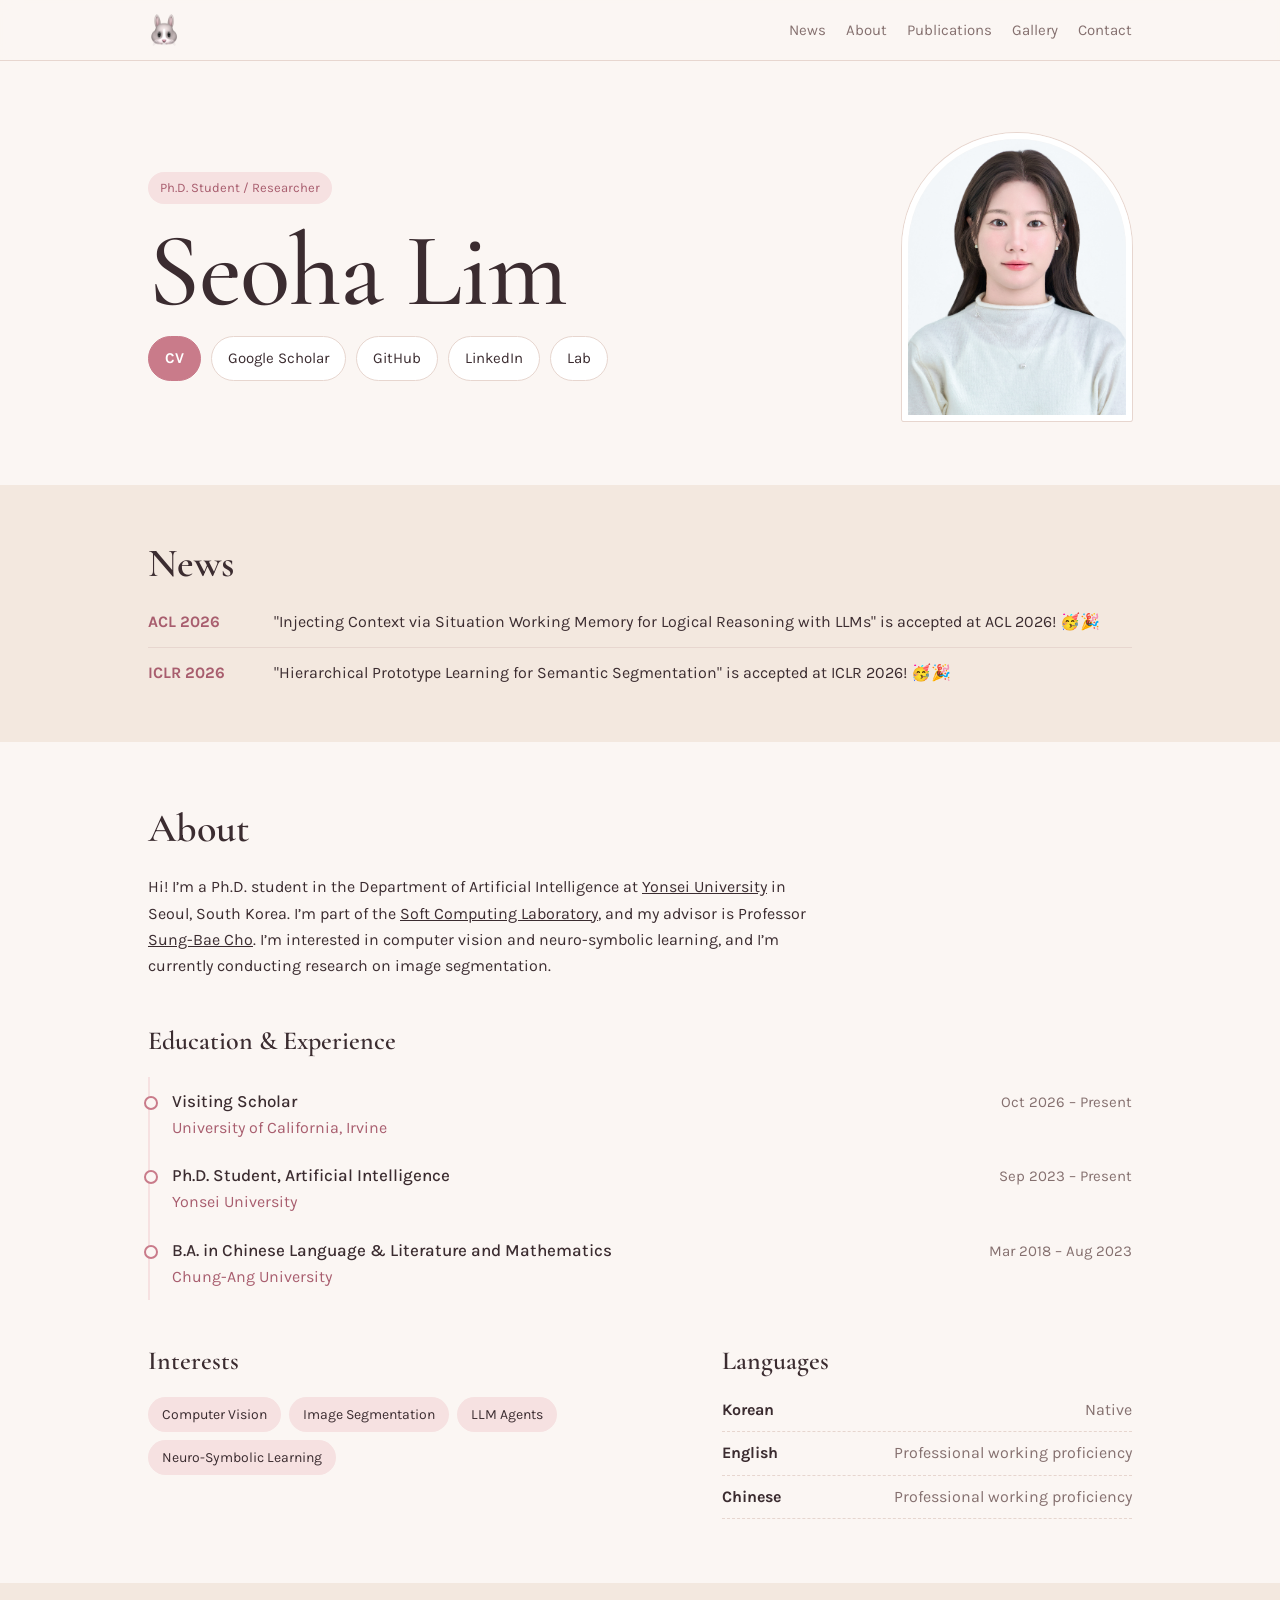
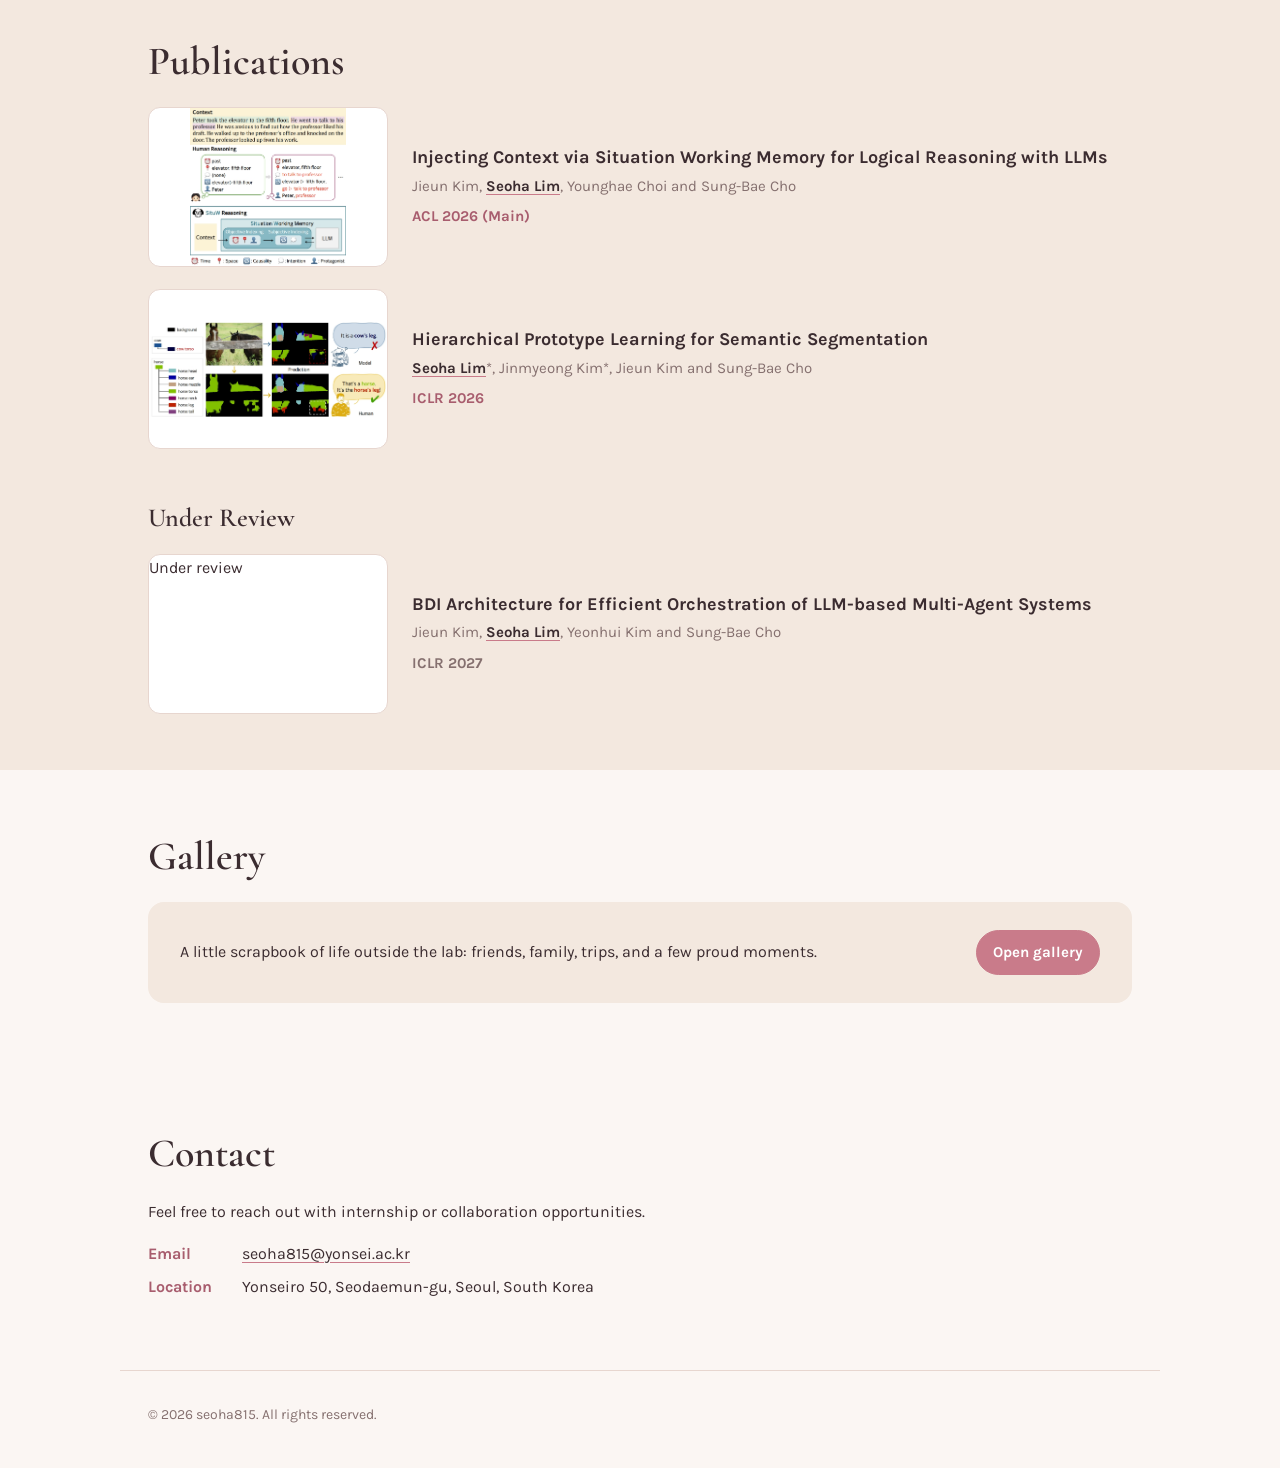
==== index.html @ a311810d "Update index.html with new content and links Removed subtitle and added links to university and lab." ====
<!doctype html>
<html lang="en">
<head>
  <meta charset="utf-8" />
  <meta name="viewport" content="width=device-width, initial-scale=1" />
  <title>Seoha Lim</title>
  <link rel="icon" href="assets/bunny.png" type="image/png">
  <link rel="preconnect" href="https://fonts.googleapis.com">
  <link rel="preconnect" href="https://fonts.gstatic.com" crossorigin>
  <link href="https://fonts.googleapis.com/css2?family=Cormorant+Garamond:wght@500;600&family=Karla:wght@400;500;700&display=swap" rel="stylesheet">
  <link rel="stylesheet" href="style.css" />
</head>

<body>
  <header class="top">
    <div class="container nav">
      <a class="brand" href="#">
        <img src="assets/bunny.png" alt="seoha815" class="brand-logo">
      </a>
      <nav class="menu">
        <a href="#news">News</a>
        <a href="#about">About</a>
        <a href="#works">Publications</a>
        <a href="#gallery">Gallery</a>
        <a href="#contact">Contact</a>
      </nav>
    </div>
  </header>

  <main>
    <!-- Hero -->
    <section class="hero container">
      <div class="hero-text">
        <p class="badge">Ph.D. Student / Researcher</p>
        <h1>Seoha Lim</h1>
        <div class="cta">
          <a class="btn primary" href="assets/CV_Seoha.pdf" target="_blank" rel="noopener">CV</a>
          <a class="btn" href="https://scholar.google.com/citations?user=-a-CrCkAAAAJ&hl=ko" target="_blank" rel="noopener">Google Scholar</a>
          <a class="btn" href="https://github.com/seoha815" target="_blank" rel="noopener">GitHub</a>
          <a class="btn" href="https://www.linkedin.com/in/seoha-lim-397191353/" target="_blank" rel="noopener">LinkedIn</a>
          <a class="btn" href="https://sclab.yonsei.ac.kr/" target="_blank" rel="noopener">Lab</a>
        </div>
      </div>

      <div class="hero-photo">
        <img class="avatar" src="assets/profile.jpg" alt="Profile photo of Seoha Lim" />
      </div>
    </section>

    <!-- News -->
    <section class="band">
      <div class="container">
        <h2 id="news">News</h2>
        <ul class="news-list">
          <li><span class="news">ACL 2026</span> "Injecting Context via Situation Working Memory for Logical Reasoning with LLMs" is accepted at ACL 2026! 🥳🎉</li>
          <li><span class="news">ICLR 2026</span> "Hierarchical Prototype Learning for Semantic Segmentation" is accepted at ICLR 2026! 🥳🎉</li>
        </ul>
      </div>
    </section>

    <!-- About -->
    <section class="section">
      <div class="container">
        <h2 id="about">About</h2>
        <p class="prose">
          Hi! I’m a Ph.D. student in the Department of Artificial Intelligence at <a class="text-link" href="https://www.yonsei.ac.kr/" target="_blank" rel="noopener">Yonsei University</a> in Seoul, South Korea.
          I’m part of the <a class="text-link" href="https://sclab.yonsei.ac.kr/" target="_blank" rel="noopener">Soft Computing Laboratory</a>, and my advisor is Professor <a class="text-link" href="https://scholar.google.com/citations?user=px5LGgMAAAAJ&amp;hl=ko" target="_blank" rel="noopener">Sung-Bae Cho</a>.
          I’m interested in computer vision and neuro-symbolic learning, and I’m currently conducting research on image segmentation.
        </p>

        <h3>Education &amp; Experience</h3>
        <ul class="edu">
          <li>
            <div>
              <div class="edu-school">Visiting Scholar</div>
              <div class="edu-desc">University of California, Irvine</div>
            </div>
            <div class="edu-date">Oct 2026 – Present</div>
          </li>

          <li>
            <div>
              <div class="edu-school">Ph.D. Student, Artificial Intelligence</div>
              <div class="edu-desc">Yonsei University</div>
            </div>
            <div class="edu-date">Sep 2023 – Present</div>
          </li>

          <li>
            <div>
              <div class="edu-school">B.A. in Chinese Language &amp; Literature and Mathematics</div>
              <div class="edu-desc">Chung-Ang University</div>
            </div>
            <div class="edu-date">Mar 2018 – Aug 2023</div>
          </li>
        </ul>

        <div class="two-col">
          <div>
            <h3 id="interests">Interests</h3>
            <div class="chips">
              <span>Computer Vision</span>
              <span>Image Segmentation</span>
              <span>LLM Agents</span>
              <span>Neuro-Symbolic Learning</span>
            </div>
          </div>

          <div>
            <h3 id="languages">Languages</h3>
            <dl class="langs">
              <div><dt>Korean</dt><dd>Native</dd></div>
              <div><dt>English</dt><dd>Professional working proficiency</dd></div>
              <div><dt>Chinese</dt><dd>Professional working proficiency</dd></div>
            </dl>
          </div>
        </div>
      </div>
    </section>

    <!-- Publications -->
    <section class="band">
      <div class="container">
        <h2 id="works">Publications</h2>

        <div class="works">
          <div class="work-row">
            <img class="work-thumb" src="assets/situw_fig.jpg" alt="SituW thumbnail" />
            <div class="work-text">
              <div class="paper-title">Injecting Context via Situation Working Memory for Logical Reasoning with LLMs</div>
              <div class="paper-authors">Jieun Kim, <span class="me">Seoha Lim</span>, Younghae Choi and Sung-Bae Cho</div>
              <div class="paper-accept">ACL 2026 (Main)</div>
            </div>
          </div>

          <div class="work-row">
            <a href="https://iclr.cc/virtual/2026/poster/10006745" target="_blank" rel="noopener" class="work-link-thumb">
              <img class="work-thumb" src="assets/hiposeg_fig.jpg" alt="HPSeg thumbnail" />
            </a>
            <div class="work-text">
              <a href="https://iclr.cc/virtual/2026/poster/10006745" target="_blank" rel="noopener" class="paper-title-link">
                <div class="paper-title">Hierarchical Prototype Learning for Semantic Segmentation</div>
              </a>
              <div class="paper-authors"><span class="me">Seoha Lim</span>*, Jinmyeong Kim*, Jieun Kim and Sung-Bae Cho</div>
              <div class="paper-accept">ICLR 2026</div>
            </div>
          </div>
        </div>

        <h3 class="sub-heading">Under Review</h3>
        <div class="works">
          <div class="work-row">
            <div class="work-thumb thumb-placeholder" aria-hidden="true">Under review</div>
            <div class="work-text">
              <div class="paper-title">BDI Architecture for Efficient Orchestration of LLM-based Multi-Agent Systems</div>
              <div class="paper-authors">Jieun Kim, <span class="me">Seoha Lim</span>, Yeonhui Kim and Sung-Bae Cho</div>
              <div class="paper-accept review">ICLR 2027</div>
            </div>
          </div>
        </div>
      </div>
    </section>

    <!-- Gallery (entry only — photos live on gallery.html) -->
    <section class="section">
      <div class="container">
        <h2 id="gallery">Gallery</h2>
        <div class="gallery-entry">
          <p class="prose">A little scrapbook of life outside the lab: friends, family, trips, and a few proud moments.</p>
          <a class="btn primary" href="gallery.html">Open gallery</a>
        </div>
      </div>
    </section>

    <!-- Contact -->
    <section class="section">
      <div class="container">
        <h2 id="contact">Contact</h2>
        <p class="prose">Feel free to reach out with internship or collaboration opportunities.</p>
        <div class="contact-card">
          <p><strong>Email</strong> <a href="mailto:seoha815@yonsei.ac.kr">seoha815@yonsei.ac.kr</a></p>
          <p><strong>Location</strong> Yonseiro 50, Seodaemun-gu, Seoul, South Korea</p>
        </div>
      </div>
    </section>

    <footer class="footer container">
      <p class="muted">© <span id="y"></span> seoha815. All rights reserved.</p>
    </footer>
  </main>

  <script>
    document.getElementById("y").textContent = new Date().getFullYear();
  </script>
</body>
</html>
---- style.css ----
/* =========================================================
   Blush paper theme — pale pink + sand beige
   ========================================================= */
:root{
  --paper:   #FBF6F3;  /* 배경: 분홍빛이 살짝 도는 종이색 */
  --sand:    #F3E8DF;  /* 띠 섹션(News, Publications) 배경 */
  --blush:   #F6E1E1;  /* 칩, 버튼 hover */
  --rose:    #C97B8A;  /* 포인트 색 (더스티 로즈) */
  --rose-dk: #A85D6E;  /* 포인트 hover / 강조 */
  --ink:     #3B2C30;  /* 본문 글자 (짙은 자두빛 갈색) */
  --muted:   #85706F;  /* 보조 글자 */
  --line:    #E7D6CF;  /* 구분선 */

  --serif: "Cormorant Garamond", "Times New Roman", serif;
  --sans:  "Karla", "Helvetica Neue", Arial, sans-serif;
}

*{ box-sizing: border-box; }
html{ scroll-behavior: smooth; }
html, body{ margin: 0; padding: 0; }

body{
  font-family: var(--sans);
  font-size: 16px;
  line-height: 1.65;
  background: var(--paper);
  color: var(--ink);
}

a{ color: inherit; }
a:focus-visible, button:focus-visible{
  outline: 2px solid var(--rose);
  outline-offset: 3px;
  border-radius: 6px;
}

.container{
  max-width: 1040px;
  margin: 0 auto;
  padding: 0 28px;
}

/* 고정 헤더에 섹션 제목이 가리지 않도록 */
h2[id], h3[id]{ scroll-margin-top: 84px; }

/* ---------- Top nav ---------- */
.top{
  position: sticky;
  top: 0;
  z-index: 10;
  background: rgba(251,246,243,.85);
  backdrop-filter: blur(10px);
  border-bottom: 1px solid var(--line);
}
.nav{
  display: flex;
  align-items: center;
  justify-content: space-between;
  gap: 16px;
  padding-top: 14px;
  padding-bottom: 14px;
}
.brand{ display: inline-flex; align-items: center; }
.brand-logo{ height: 32px; width: auto; display: block; }

.menu{ display: flex; flex-wrap: wrap; gap: 4px 20px; }
.menu a{
  text-decoration: none;
  color: var(--muted);
  font-size: 15px;
}
.menu a:hover{ color: var(--rose-dk); }

/* ---------- Hero ---------- */
.hero{
  display: grid;
  grid-template-columns: 1fr auto;
  align-items: center;
  gap: 40px;
  padding-top: 72px;
  padding-bottom: 64px;
}

.badge{
  display: inline-block;
  margin: 0;
  font-size: 13px;
  color: var(--rose-dk);
  background: var(--blush);
  padding: 5px 12px;
  border-radius: 999px;
}

h1{
  font-family: var(--serif);
  font-weight: 500;
  font-style: normal;
  font-size: clamp(56px, 9vw, 104px);
  line-height: .95;
  letter-spacing: -.01em;
  margin: 18px 0 16px;
}

.subtitle{
  margin: 0 0 28px;
  color: var(--muted);
  font-size: 18px;
  max-width: 46ch;
}

.cta{ display: flex; flex-wrap: wrap; gap: 10px; }

.btn{
  display: inline-flex;
  align-items: center;
  padding: 9px 16px;
  border: 1px solid var(--line);
  border-radius: 999px;
  background: #fff;
  color: var(--ink);
  text-decoration: none;
  font-size: 15px;
  transition: background .15s, border-color .15s;
}
.btn:hover{ background: var(--blush); border-color: var(--blush); }
.btn.primary{
  background: var(--rose);
  border-color: var(--rose);
  color: #fff;
  font-weight: 700;
}
.btn.primary:hover{ background: var(--rose-dk); border-color: var(--rose-dk); }

/* 프로필 사진: 아치형 프레임 */
.avatar{
  width: 230px;
  aspect-ratio: 4 / 5;
  object-fit: cover;
  display: block;
  border-radius: 999px 999px 18px 18px;
  border: 6px solid #fff;
  box-shadow: 0 0 0 1px var(--line);
}

/* ---------- Sections ---------- */
.section{ padding: 64px 0; }
.band{
  background: var(--sand);
  padding: 56px 0;
}

h2{
  font-family: var(--serif);
  font-weight: 600;
  font-size: 40px;
  line-height: 1.1;
  margin: 0 0 24px;
}
h3{
  font-family: var(--serif);
  font-weight: 600;
  font-size: 26px;
  margin: 40px 0 14px;
}
.sub-heading{ margin-top: 48px; }

.prose{ max-width: 68ch; margin: 0; }
.muted{ color: var(--muted); }

/* ---------- News ---------- */
.news-list{
  list-style: none;
  margin: 0;
  padding: 0;
  display: grid;
  gap: 12px;
}
.news-list li{
  display: grid;
  grid-template-columns: 110px 1fr;
  gap: 16px;
  padding-bottom: 12px;
  border-bottom: 1px solid var(--line);
}
.news-list li:last-child{ border-bottom: 0; padding-bottom: 0; }
.news{ font-weight: 700; color: var(--rose-dk); }

/* ---------- Education ---------- */
.edu{
  list-style: none;
  padding: 0;
  margin: 0;
  border-left: 2px solid var(--blush);
}
.edu li{
  position: relative;
  display: flex;
  justify-content: space-between;
  align-items: baseline;
  gap: 20px;
  padding: 10px 0 10px 22px;
}
.edu li::before{
  content: "";
  position: absolute;
  left: -6px;
  top: 19px;
  width: 10px;
  height: 10px;
  border-radius: 50%;
  background: var(--paper);
  border: 2px solid var(--rose);
}
.edu-school{ font-size: 17px; font-weight: 500; }
.edu-desc{ color: var(--rose-dk); }
.edu-date{ color: var(--muted); white-space: nowrap; font-size: 15px; }

/* ---------- Interests & Languages ---------- */
.two-col{
  display: grid;
  grid-template-columns: 1.3fr 1fr;
  gap: 40px;
}

.chips{ display: flex; flex-wrap: wrap; gap: 8px; }
.chips span{
  padding: 6px 14px;
  border-radius: 999px;
  background: var(--blush);
  font-size: 14px;
}

.langs{ margin: 0; display: grid; gap: 8px; }
.langs div{
  display: flex;
  justify-content: space-between;
  gap: 16px;
  padding-bottom: 8px;
  border-bottom: 1px dashed var(--line);
}
.langs dt{ font-weight: 700; }
.langs dd{ margin: 0; color: var(--muted); text-align: right; }

/* ---------- Publications ---------- */
.works{ display: grid; gap: 22px; }

.work-row{
  display: flex;
  gap: 24px;
  align-items: center;
}
.work-link-thumb{ display: block; flex-shrink: 0; }
.work-thumb{
  width: 240px;
  aspect-ratio: 3 / 2;
  object-fit: contain;
  background: #fff;
  border-radius: 12px;
  border: 1px solid var(--line);
  flex-shrink: 0;
  display: block;
}
.work-text{ min-width: 0; }

.paper-title{
  font-size: 18px;
  font-weight: 700;
  line-height: 1.35;
  margin-bottom: 4px;
}
.paper-title-link{ text-decoration: none; color: inherit; }
.paper-title-link:hover .paper-title{ color: var(--rose-dk); }

.paper-authors{ font-size: 15px; color: var(--muted); }
.me{ color: var(--ink); font-weight: 700; text-decoration: underline; text-decoration-color: var(--rose); text-underline-offset: 3px; }

.paper-accept{
  margin-top: 6px;
  font-size: 15px;
  font-weight: 700;
  color: var(--rose-dk);
}
.paper-accept.review{ color: var(--muted); }

.pill{
  display: inline-block;
  margin-left: 8px;
  padding: 1px 10px;
  border: 1px solid var(--rose);
  border-radius: 999px;
  font-size: 12px;
  font-weight: 500;
  color: var(--rose-dk);
  vertical-align: middle;
}

/* ---------- Gallery ---------- */
.gallery{
  display: grid;
  grid-template-columns: repeat(auto-fill, minmax(240px, 1fr));
  gap: 28px;
}
.photo{
  margin: 0;
  background: #fff;
  padding: 10px 10px 14px;
  border-radius: 6px;
  box-shadow: 0 1px 0 var(--line), 0 10px 24px -18px rgba(120,70,80,.45);
}
.photo-open{
  display: block;
  width: 100%;
  padding: 0;
  border: 0;
  background: none;
  cursor: zoom-in;
}
.photo img{
  width: 100%;
  aspect-ratio: 4 / 3;
  object-fit: cover;
  display: block;
  border-radius: 3px;
  background: var(--sand);
}
.photo figcaption{
  display: flex;
  justify-content: space-between;
  align-items: baseline;
  gap: 10px;
  margin-top: 10px;
  padding: 0 2px;
}
.photo-title{
  font-family: var(--serif);
  font-style: normal;
  font-size: 19px;
  line-height: 1.25;
}
.photo-meta{ font-size: 13px; color: var(--muted); white-space: nowrap; }

/* Lightbox */
.lightbox{
  border: 0;
  padding: 16px 16px 12px;
  border-radius: 10px;
  background: #fff;
  max-width: min(92vw, 1000px);
}
.lightbox::backdrop{ background: rgba(59,44,48,.7); }
.lightbox img{
  display: block;
  max-width: 100%;
  max-height: 78vh;
  margin: 0 auto;
  border-radius: 4px;
}
.lightbox p{
  margin: 10px 0 0;
  font-family: var(--serif);
  font-style: normal;
  font-size: 20px;
  text-align: center;
}
.lightbox-close{
  position: absolute;
  top: 4px;
  right: 8px;
  border: 0;
  background: none;
  font-size: 28px;
  line-height: 1;
  color: var(--muted);
  cursor: pointer;
}

/* ---------- Contact & footer ---------- */
.contact-card{ margin-top: 16px; }
.contact-card p{ margin: 6px 0; }
.contact-card strong{ display: inline-block; min-width: 90px; color: var(--rose-dk); }
.contact-card a{ text-decoration-color: var(--rose); text-underline-offset: 3px; }

.footer{
  border-top: 1px solid var(--line);
  padding-top: 18px;
  padding-bottom: 28px;
  font-size: 14px;
}

/* ---------- Responsive ---------- */
@media (max-width: 860px){
  .hero{
    grid-template-columns: 1fr;
    padding-top: 40px;
    padding-bottom: 40px;
  }
  .hero-photo{ order: -1; }
  .avatar{ width: 160px; }

  .two-col{ grid-template-columns: 1fr; gap: 0; }

  .work-row{ align-items: flex-start; gap: 14px; }
  .work-thumb{ width: 110px; }

  .news-list li{ grid-template-columns: 1fr; gap: 2px; }
  .edu li{ flex-direction: column; gap: 0; }

  h2{ font-size: 34px; }
  .section{ padding: 48px 0; }
  .band{ padding: 44px 0; }
}

@media (max-width: 520px){
  .container{ padding: 0 18px; }
  .menu{ gap: 2px 12px; }
  .menu a{ font-size: 14px; }
}

@media (prefers-reduced-motion: reduce){
  html{ scroll-behavior: auto; }
  .btn{ transition: none; }
}

/* ---------- Gallery entry (index) & gallery page ---------- */
.gallery-entry{
  display: flex;
  flex-wrap: wrap;
  align-items: center;
  justify-content: space-between;
  gap: 16px 32px;
  padding: 28px 32px;
  background: var(--sand);
  border-radius: 16px;
}
.gallery-entry .prose{ max-width: none; flex: 1 1 auto; }

.gallery-head{ padding-top: 48px; }
.gallery-title{ margin-top: 12px; }
.gallery-body{ padding-top: 8px; }

.back-link{
  color: var(--muted);
  text-decoration: none;
  font-size: 15px;
}
.back-link:hover{ color: var(--rose-dk); }

/* 사진 수가 많을 때 갤러리 페이지에서는 칸을 조금 더 촘촘하게 */
.gallery-body .gallery{
  grid-template-columns: repeat(auto-fill, minmax(220px, 1fr));
  gap: 24px;
}
.gallery-body .photo-title{ font-size: 18px; }

@media (max-width: 520px){
  .gallery-entry{ padding: 22px 20px; }
  .gallery-body .gallery{ grid-template-columns: 1fr 1fr; gap: 14px; }
  .gallery-body .photo{ padding: 6px 6px 10px; }
  .gallery-body .photo figcaption{ flex-direction: column; gap: 2px; }
  .gallery-body .photo-title{ font-size: 16px; }
}
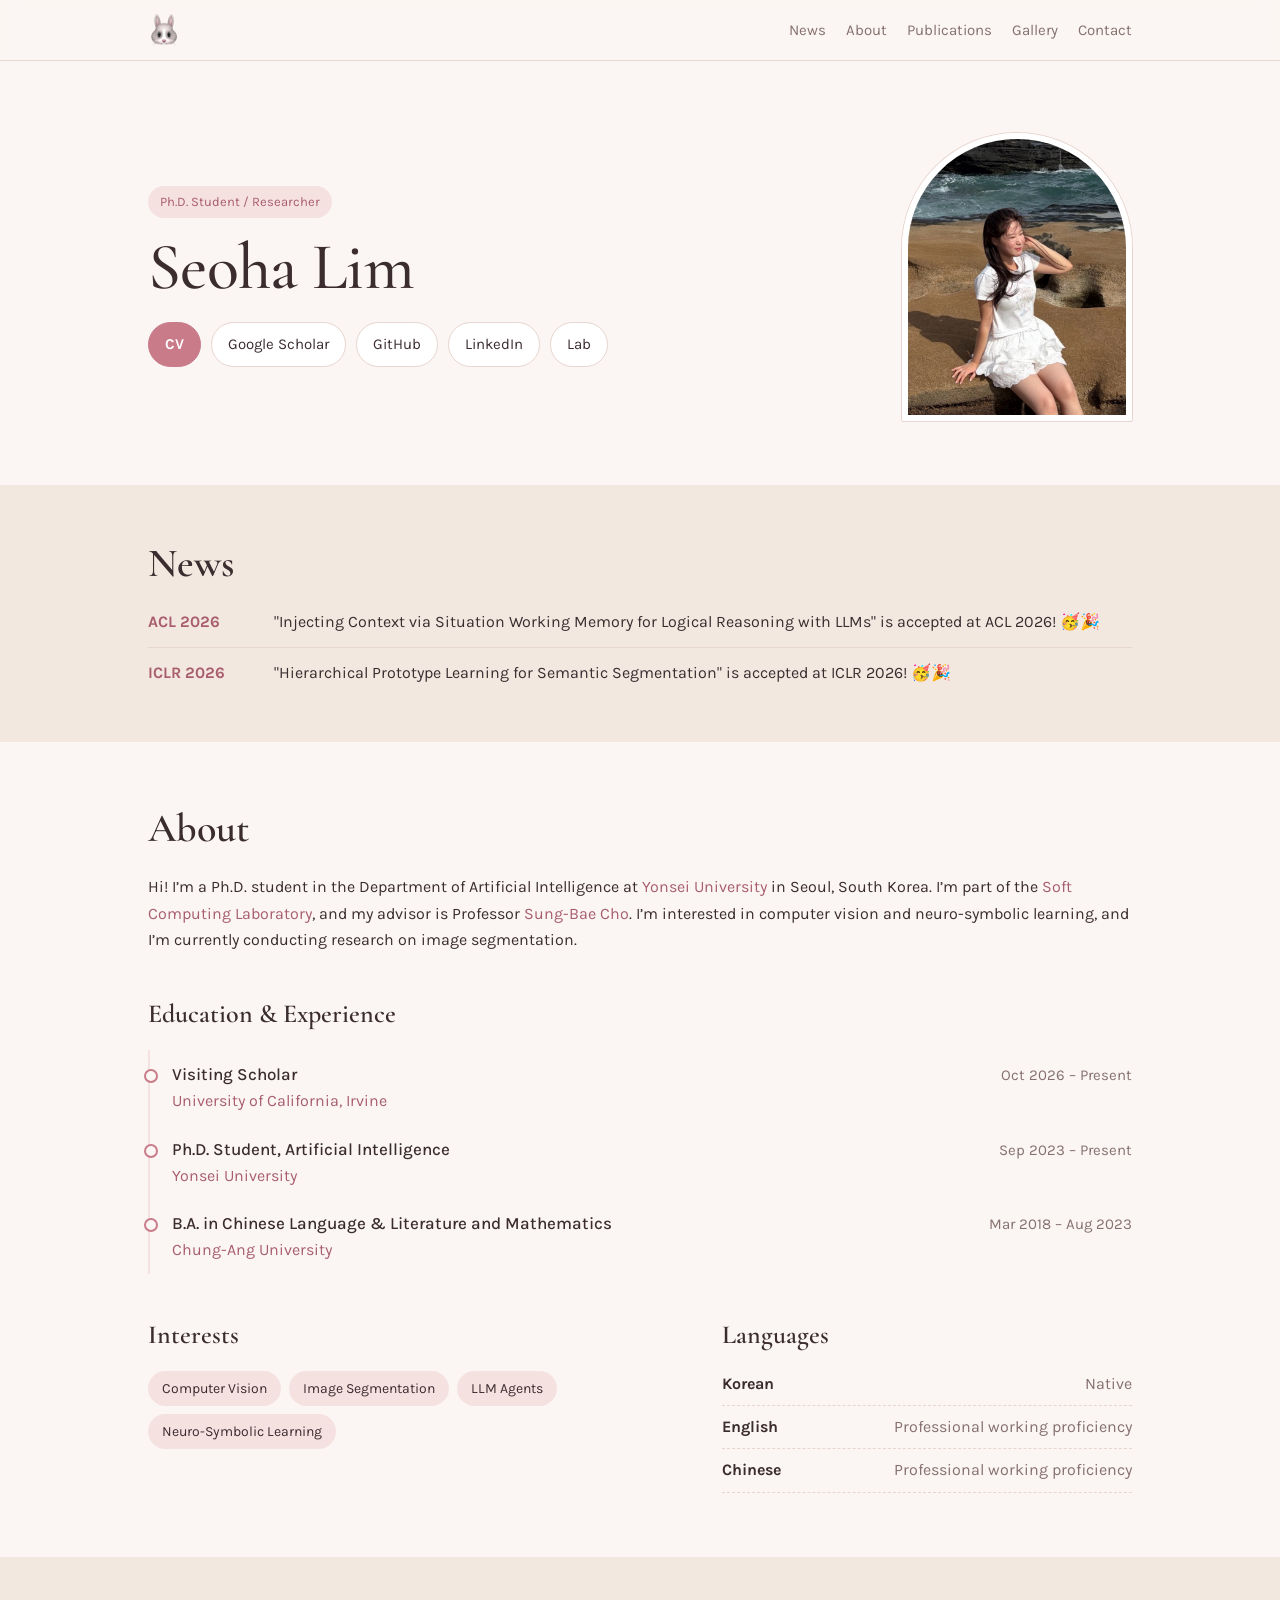
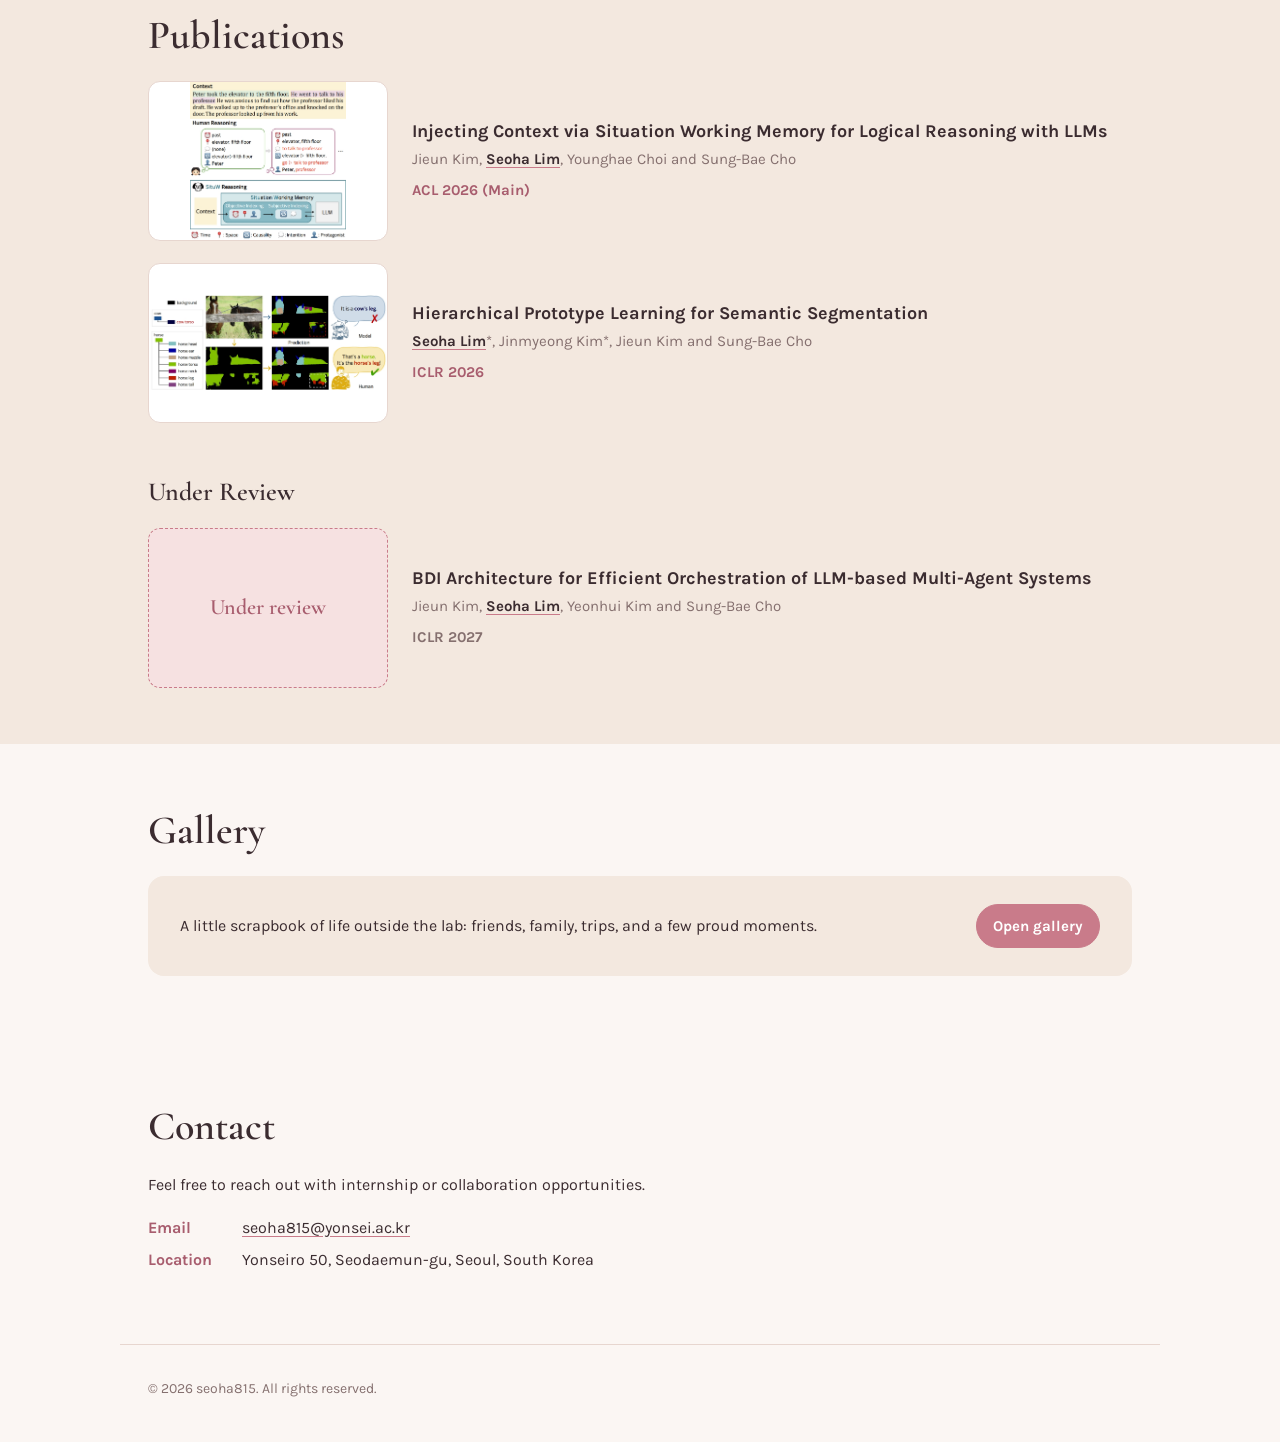
==== commit f4f8abfe: "Update profile image source in index.html" ====
--- a/index.html
+++ b/index.html
@@ -43,7 +43,7 @@
       </div>
 
       <div class="hero-photo">
-        <img class="avatar" src="assets/profile.jpg" alt="Profile photo of Seoha Lim" />
+        <img class="avatar" src="assets/profile2.jpeg" alt="Profile photo of Seoha Lim" />
       </div>
     </section>
 
--- a/style.css
+++ b/style.css
@@ -95,10 +95,10 @@
   font-family: var(--serif);
   font-weight: 500;
   font-style: normal;
-  font-size: clamp(56px, 9vw, 104px);
+  font-size: clamp(42px, 6vw, 66px);
   line-height: .95;
   letter-spacing: -.01em;
-  margin: 18px 0 16px;
+  margin: 18px 0 24px;
 }
 
 .subtitle{
@@ -164,7 +164,7 @@
 }
 .sub-heading{ margin-top: 48px; }
 
-.prose{ max-width: 68ch; margin: 0; }
+.prose{ max-width: none; margin: 0; }
 .muted{ color: var(--muted); }
 
 /* ---------- News ---------- */
@@ -317,7 +317,7 @@
 }
 .photo img{
   width: 100%;
-  aspect-ratio: 4 / 3;
+  aspect-ratio: 1 / 1;
   object-fit: cover;
   display: block;
   border-radius: 3px;
@@ -459,3 +459,31 @@
   .gallery-body .photo figcaption{ flex-direction: column; gap: 2px; }
   .gallery-body .photo-title{ font-size: 16px; }
 }
+
+/* ---------- About 링크 ---------- */
+.text-link{
+  color: var(--rose-dk);
+  text-decoration: none;
+}
+.text-link:hover{
+  text-decoration: underline;
+  text-underline-offset: 3px;
+}
+
+/* ---------- Under review 썸네일 자리 ---------- */
+.thumb-placeholder{
+  display: flex;
+  align-items: center;
+  justify-content: center;
+  text-align: center;
+  padding: 8px;
+  font-family: var(--serif);
+  font-weight: 600;
+  font-size: 22px;
+  color: var(--rose-dk);
+  background: var(--blush);
+  border: 1px dashed var(--rose);
+}
+@media (max-width: 860px){
+  .thumb-placeholder{ font-size: 15px; }
+}
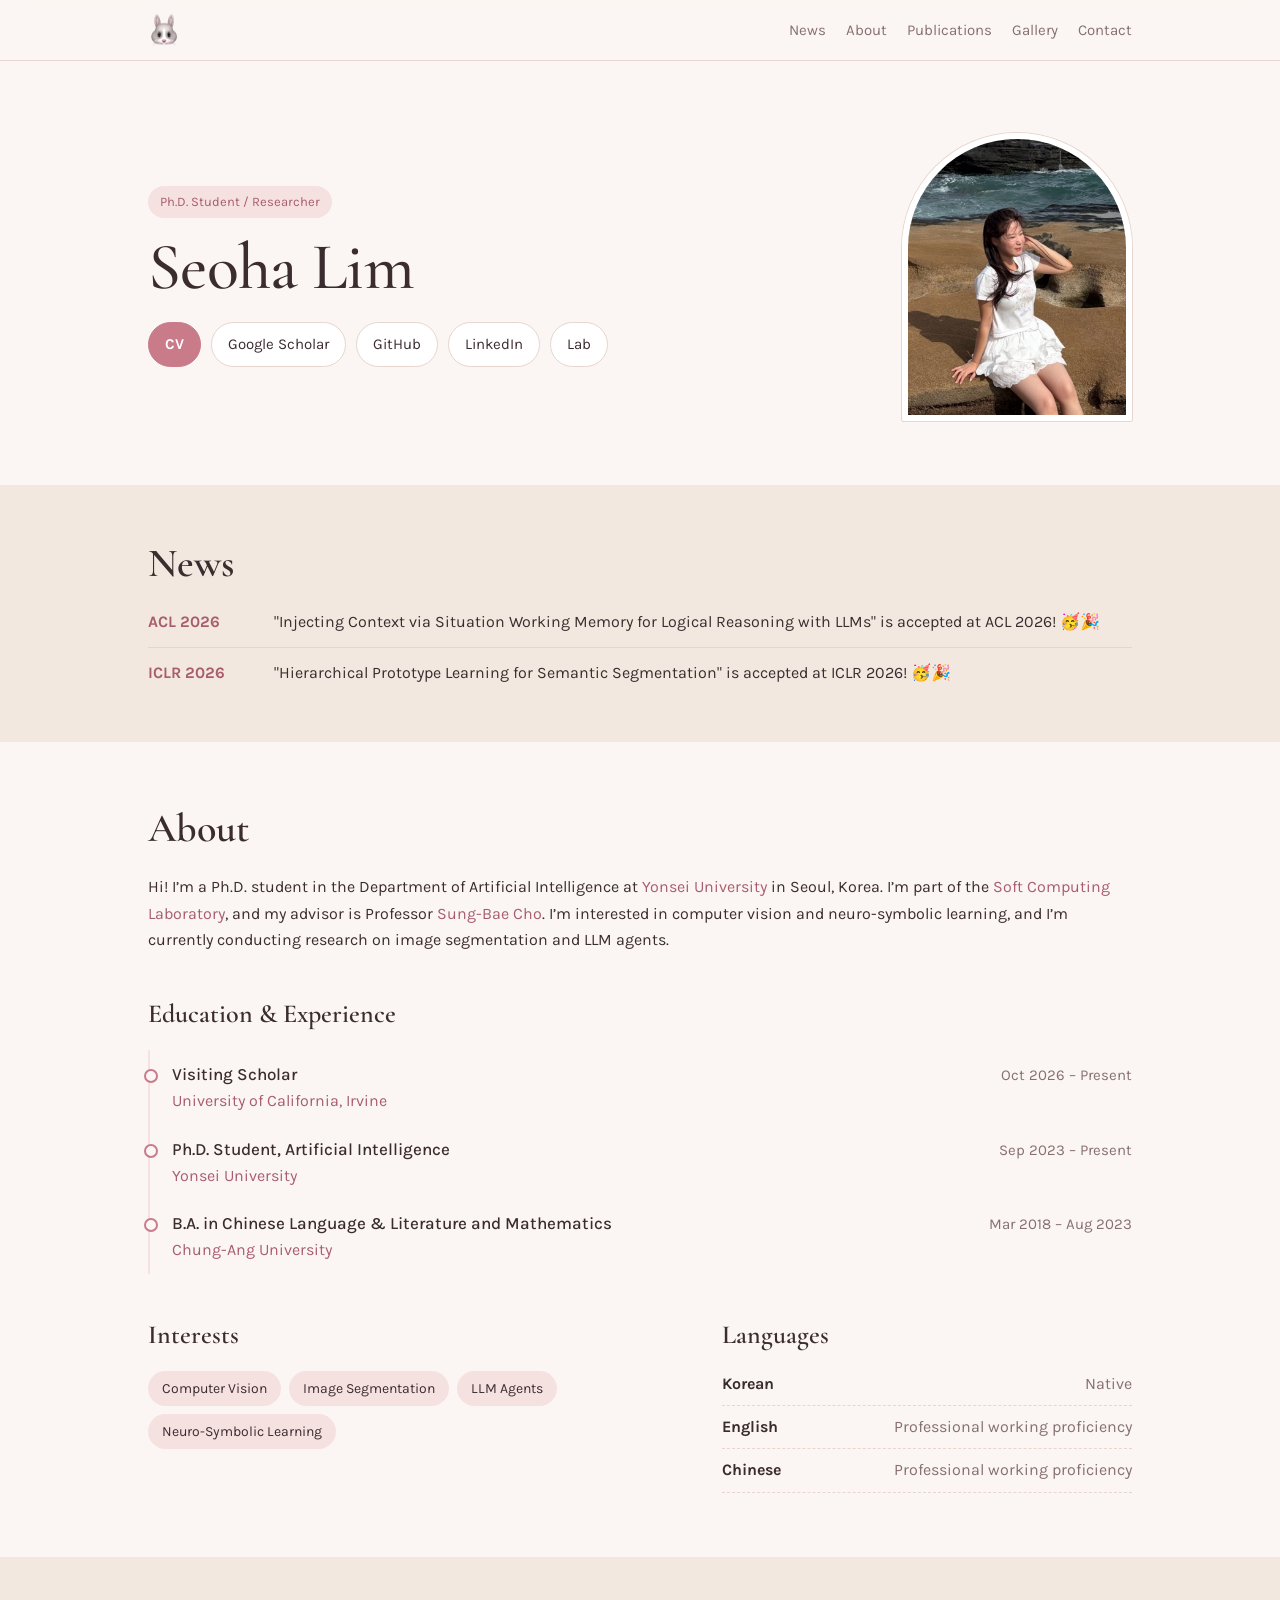
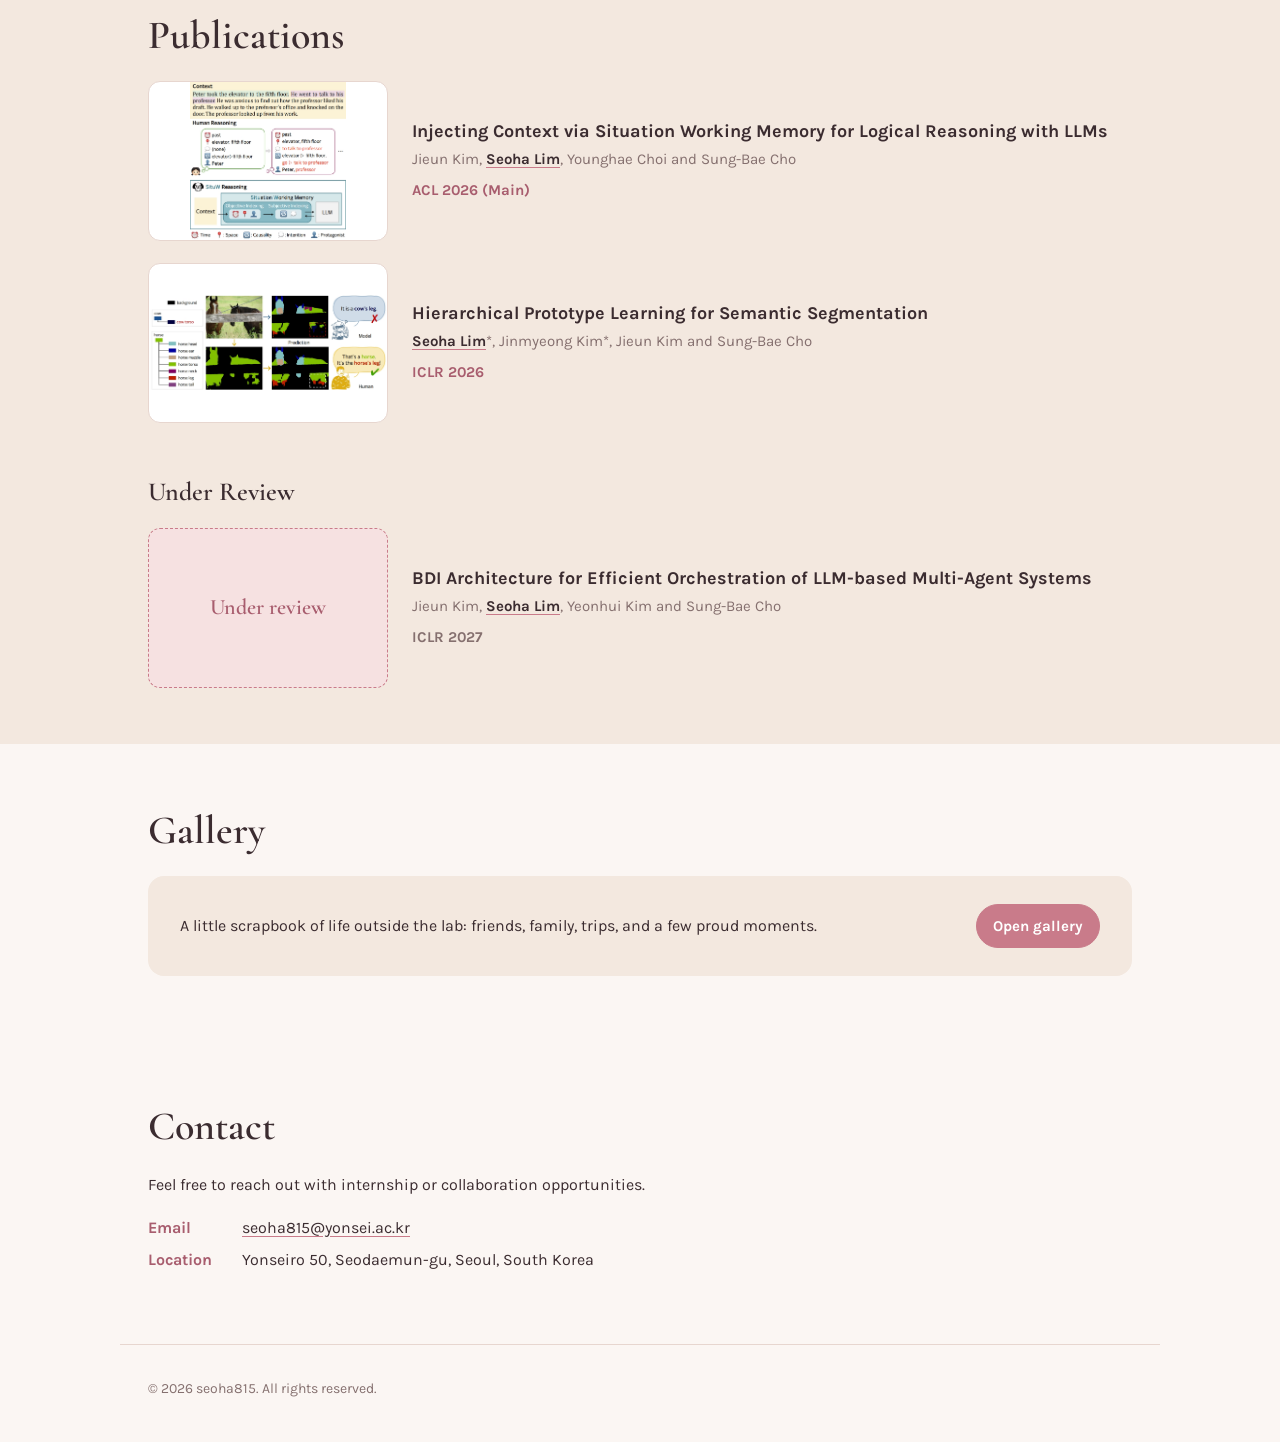
==== commit e5276762: "Revise about section in index.html Updated location reference and expanded research interests." ====
--- a/index.html
+++ b/index.html
@@ -63,9 +63,9 @@
       <div class="container">
         <h2 id="about">About</h2>
         <p class="prose">
-          Hi! I’m a Ph.D. student in the Department of Artificial Intelligence at <a class="text-link" href="https://www.yonsei.ac.kr/" target="_blank" rel="noopener">Yonsei University</a> in Seoul, South Korea.
+          Hi! I’m a Ph.D. student in the Department of Artificial Intelligence at <a class="text-link" href="https://www.yonsei.ac.kr/" target="_blank" rel="noopener">Yonsei University</a> in Seoul, Korea.
           I’m part of the <a class="text-link" href="https://sclab.yonsei.ac.kr/" target="_blank" rel="noopener">Soft Computing Laboratory</a>, and my advisor is Professor <a class="text-link" href="https://scholar.google.com/citations?user=px5LGgMAAAAJ&amp;hl=ko" target="_blank" rel="noopener">Sung-Bae Cho</a>.
-          I’m interested in computer vision and neuro-symbolic learning, and I’m currently conducting research on image segmentation.
+          I’m interested in computer vision and neuro-symbolic learning, and I’m currently conducting research on image segmentation and LLM agents.
         </p>
 
         <h3>Education &amp; Experience</h3>
--- a/style.css
+++ b/style.css
@@ -325,9 +325,8 @@
 }
 .photo figcaption{
   display: flex;
-  justify-content: space-between;
-  align-items: baseline;
-  gap: 10px;
+  flex-direction: column;   /* 글 → 그 아래 날짜 */
+  gap: 4px;
   margin-top: 10px;
   padding: 0 2px;
 }
@@ -337,7 +336,7 @@
   font-size: 19px;
   line-height: 1.25;
 }
-.photo-meta{ font-size: 13px; color: var(--muted); white-space: nowrap; }
+.photo-meta{ font-size: 13px; color: var(--muted); text-align: center; }
 
 /* Lightbox */
 .lightbox{
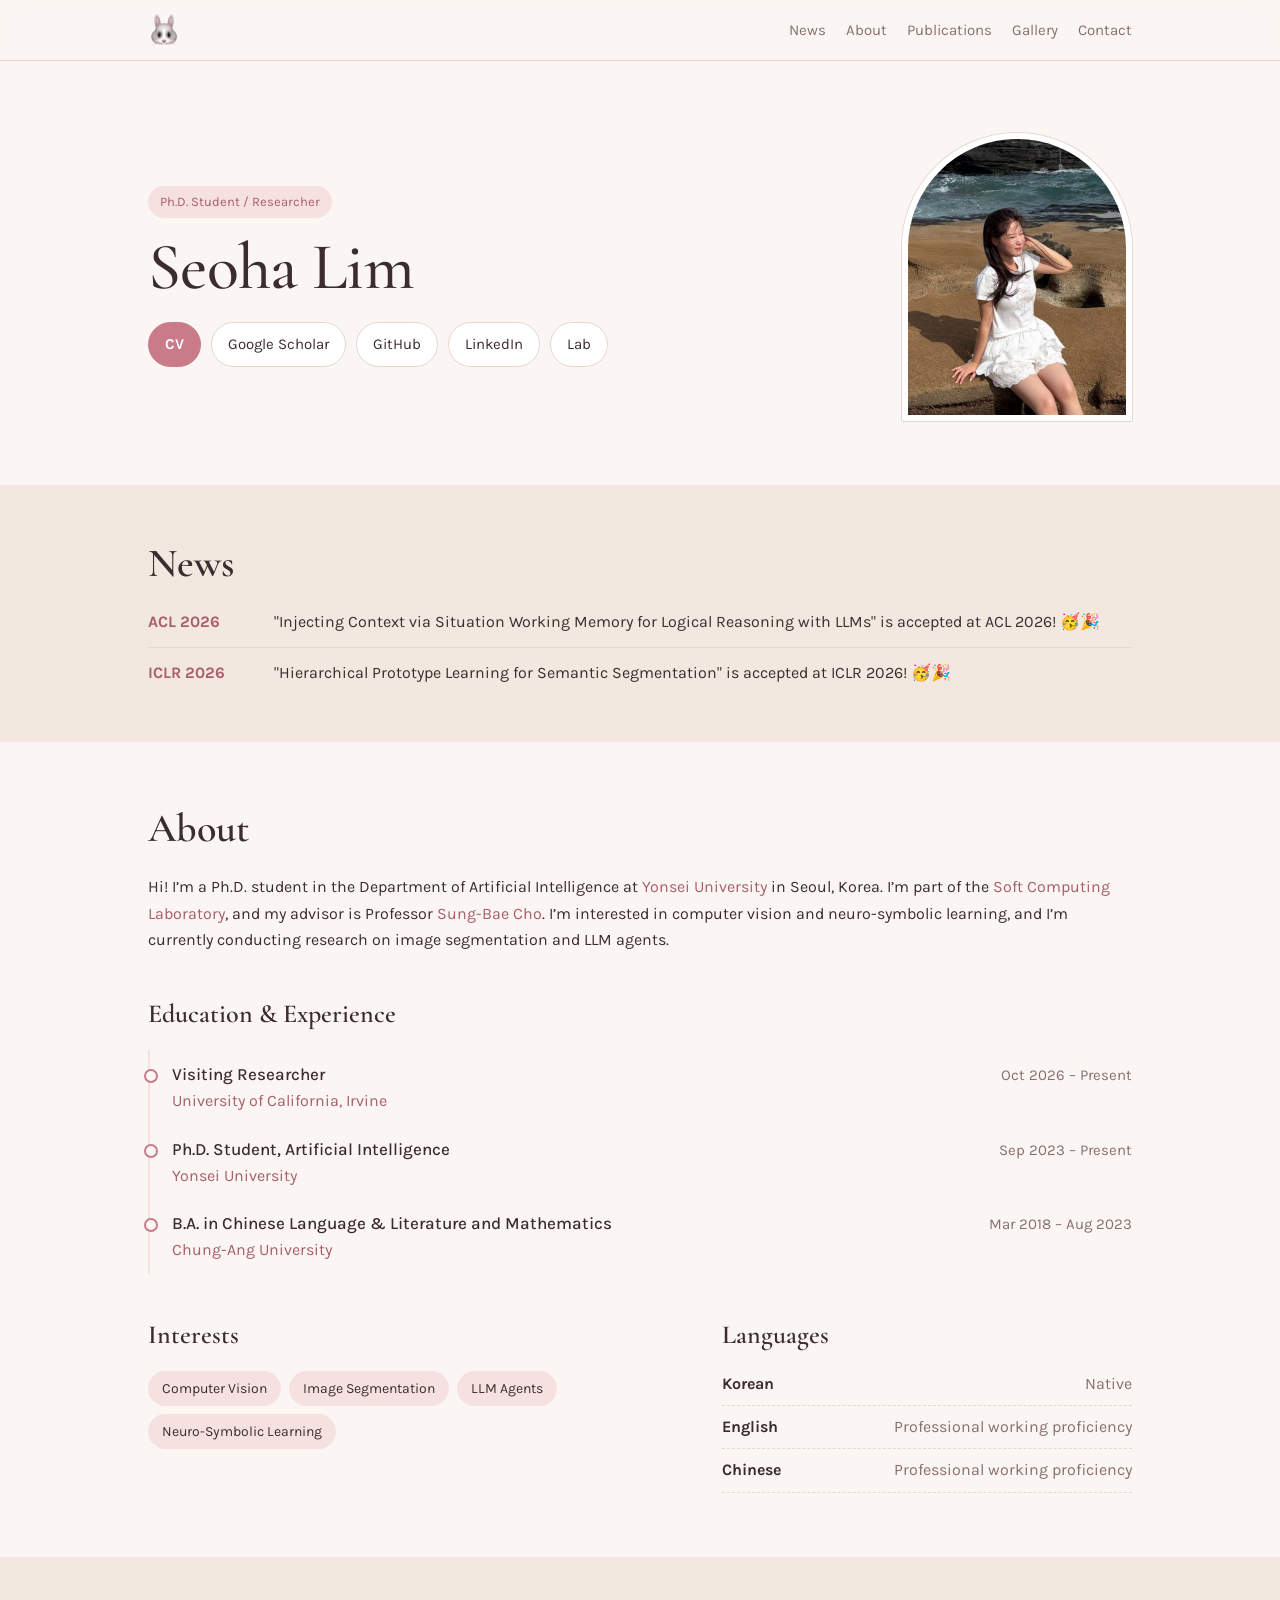
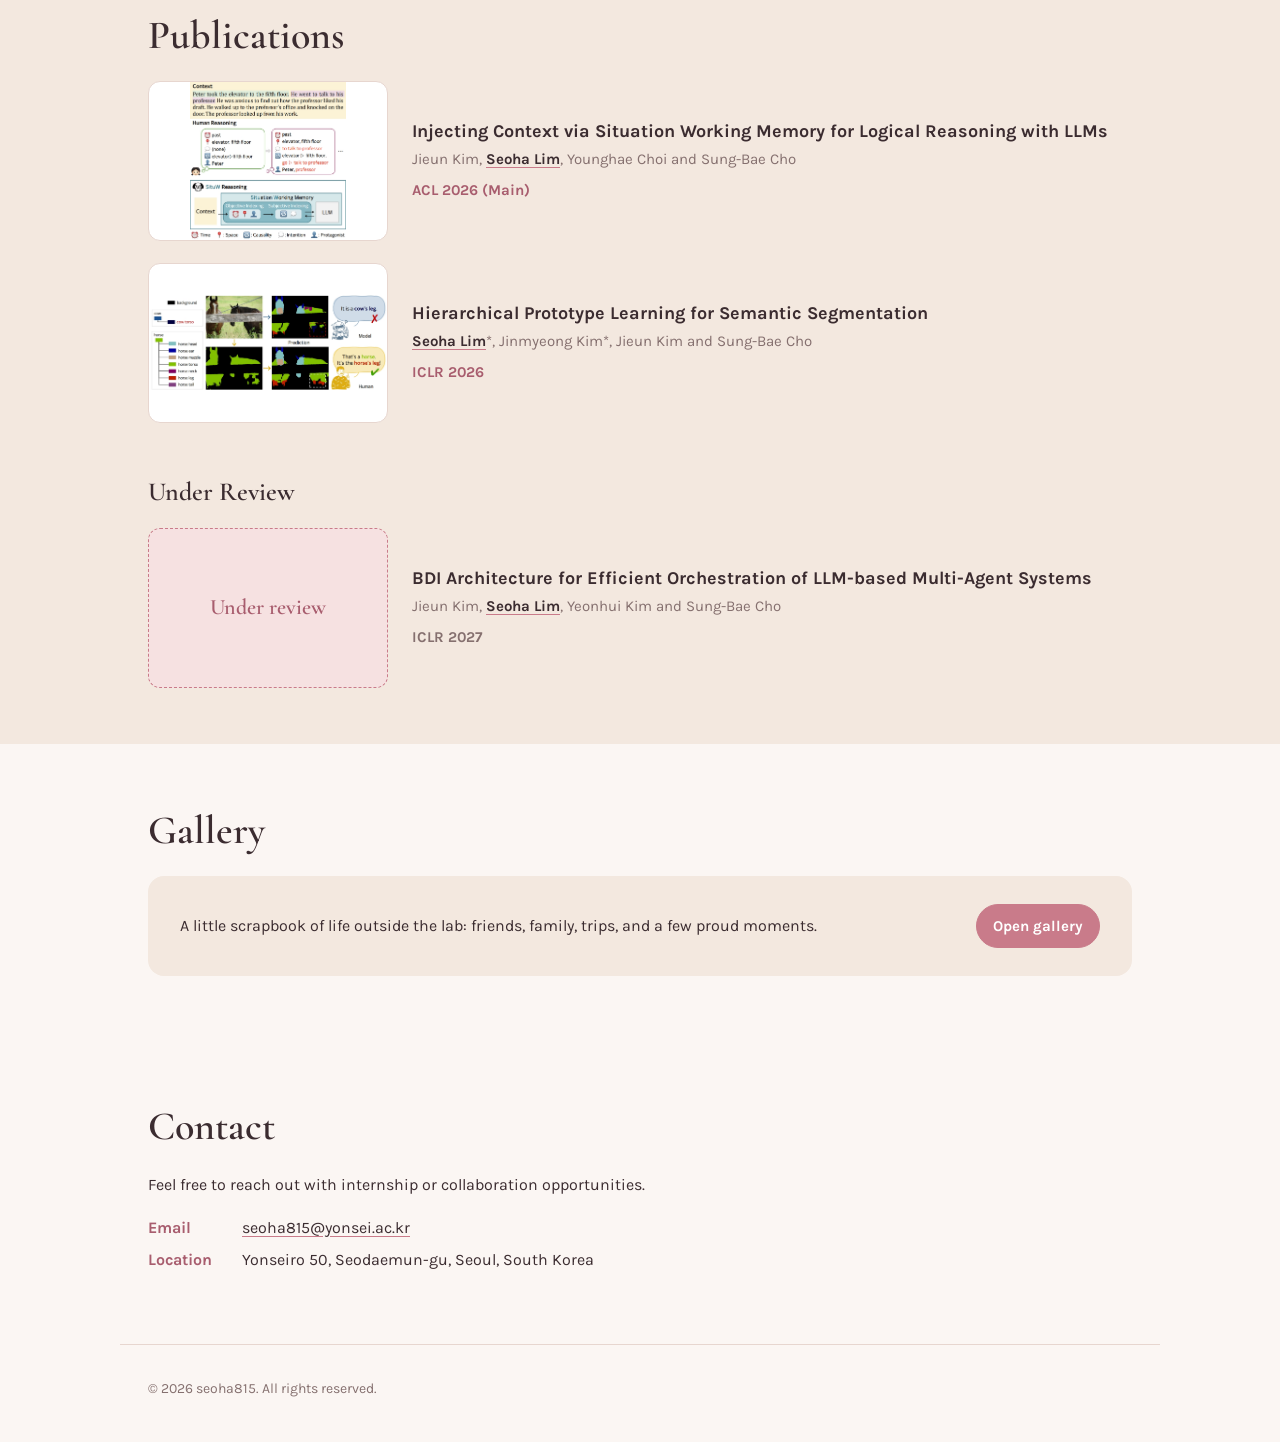
==== commit 72eea961: "Change title from 'Visiting Scholar' to 'Visiting Researcher'" ====
--- a/index.html
+++ b/index.html
@@ -72,7 +72,7 @@
         <ul class="edu">
           <li>
             <div>
-              <div class="edu-school">Visiting Scholar</div>
+              <div class="edu-school">Visiting Researcher</div>
               <div class="edu-desc">University of California, Irvine</div>
             </div>
             <div class="edu-date">Oct 2026 – Present</div>
@@ -125,9 +125,13 @@
 
         <div class="works">
           <div class="work-row">
-            <img class="work-thumb" src="assets/situw_fig.jpg" alt="SituW thumbnail" />
+            <a href="https://aclanthology.org/2026.acl-long.1499/" target="_blank" rel="noopener" class="work-link-thumb">
+              <img class="work-thumb" src="assets/situw_fig.jpg" alt="SituW thumbnail" />
+            </a>
             <div class="work-text">
-              <div class="paper-title">Injecting Context via Situation Working Memory for Logical Reasoning with LLMs</div>
+              <a href="https://aclanthology.org/2026.acl-long.1499/" target="_blank" rel="noopener" class="paper-title-link">
+                <div class="paper-title">Injecting Context via Situation Working Memory for Logical Reasoning with LLMs</div>
+              </a>
               <div class="paper-authors">Jieun Kim, <span class="me">Seoha Lim</span>, Younghae Choi and Sung-Bae Cho</div>
               <div class="paper-accept">ACL 2026 (Main)</div>
             </div>
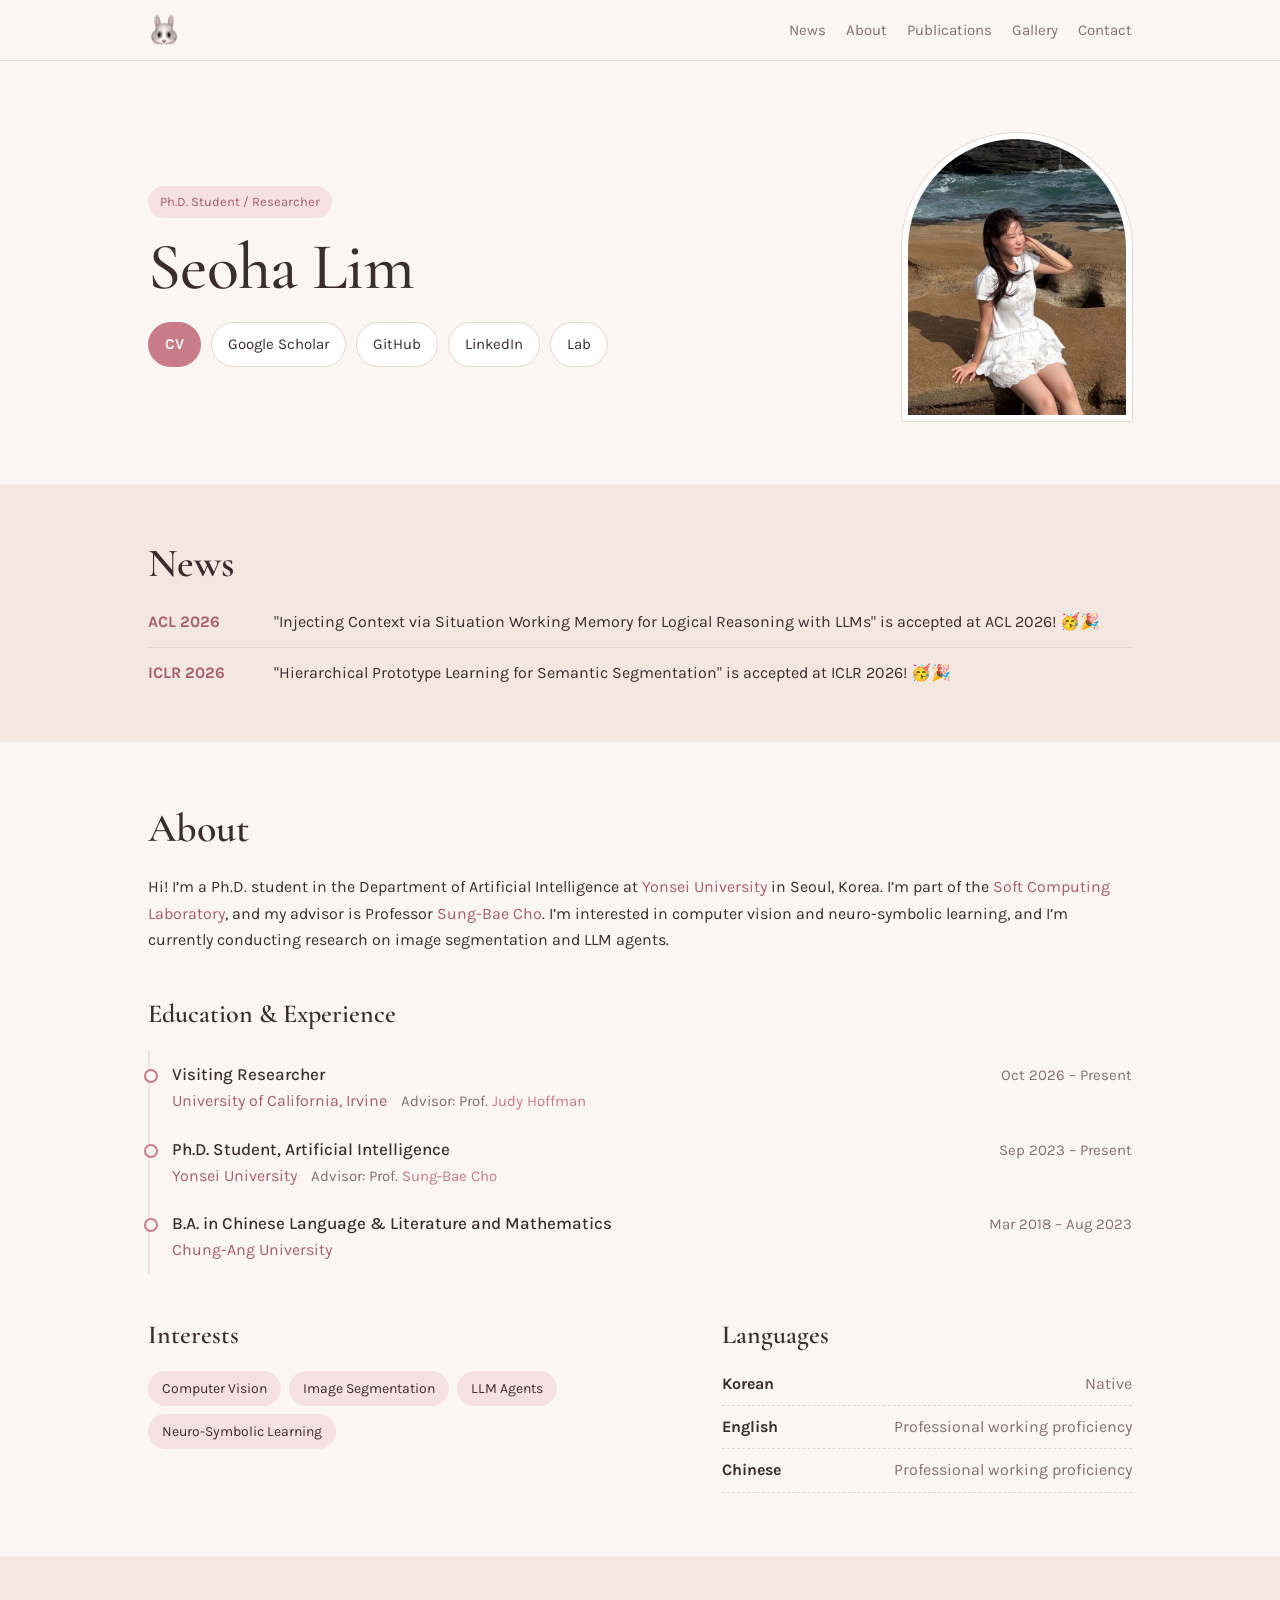
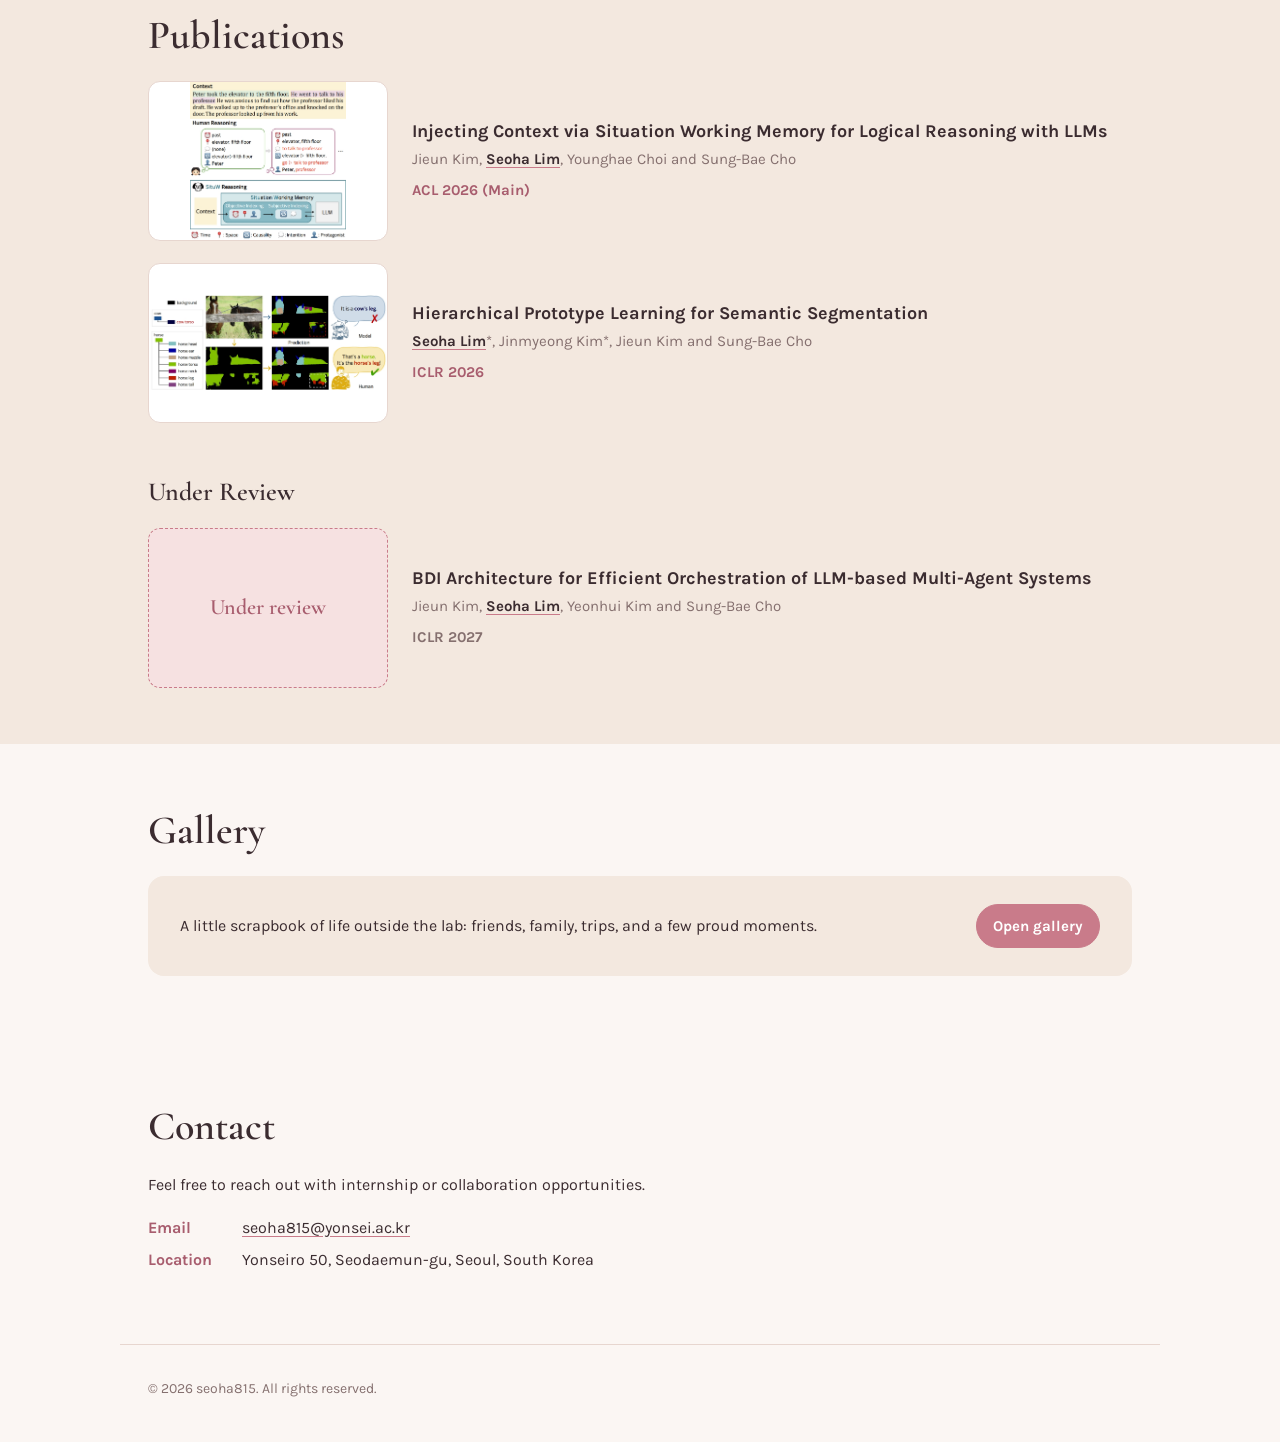
==== commit 099520f8: "Enhance education section with advisor details Added advisor information for education entries." ====
--- a/index.html
+++ b/index.html
@@ -73,7 +73,10 @@
           <li>
             <div>
               <div class="edu-school">Visiting Researcher</div>
-              <div class="edu-desc">University of California, Irvine</div>
+              <div class="edu-desc">
+                University of California, Irvine
+                <span class="edu-advisor">Advisor: Prof. <a class="text-link" href="https://jhoffman.github.io/" target="_blank" rel="noopener">Judy Hoffman</a></span>
+              </div>
             </div>
             <div class="edu-date">Oct 2026 – Present</div>
           </li>
@@ -81,7 +84,10 @@
           <li>
             <div>
               <div class="edu-school">Ph.D. Student, Artificial Intelligence</div>
-              <div class="edu-desc">Yonsei University</div>
+              <div class="edu-desc">
+                Yonsei University
+                <span class="edu-advisor">Advisor: Prof. <a class="text-link" href="https://scholar.google.com/citations?user=px5LGgMAAAAJ&amp;hl=ko" target="_blank" rel="noopener">Sung-Bae Cho</a></span>
+              </div>
             </div>
             <div class="edu-date">Sep 2023 – Present</div>
           </li>
--- a/style.css
+++ b/style.css
@@ -307,14 +307,6 @@
   border-radius: 6px;
   box-shadow: 0 1px 0 var(--line), 0 10px 24px -18px rgba(120,70,80,.45);
 }
-.photo-open{
-  display: block;
-  width: 100%;
-  padding: 0;
-  border: 0;
-  background: none;
-  cursor: zoom-in;
-}
 .photo img{
   width: 100%;
   aspect-ratio: 1 / 1;
@@ -337,41 +329,6 @@
   line-height: 1.25;
 }
 .photo-meta{ font-size: 13px; color: var(--muted); text-align: center; }
-
-/* Lightbox */
-.lightbox{
-  border: 0;
-  padding: 16px 16px 12px;
-  border-radius: 10px;
-  background: #fff;
-  max-width: min(92vw, 1000px);
-}
-.lightbox::backdrop{ background: rgba(59,44,48,.7); }
-.lightbox img{
-  display: block;
-  max-width: 100%;
-  max-height: 78vh;
-  margin: 0 auto;
-  border-radius: 4px;
-}
-.lightbox p{
-  margin: 10px 0 0;
-  font-family: var(--serif);
-  font-style: normal;
-  font-size: 20px;
-  text-align: center;
-}
-.lightbox-close{
-  position: absolute;
-  top: 4px;
-  right: 8px;
-  border: 0;
-  background: none;
-  font-size: 28px;
-  line-height: 1;
-  color: var(--muted);
-  cursor: pointer;
-}
 
 /* ---------- Contact & footer ---------- */
 .contact-card{ margin-top: 16px; }
@@ -486,3 +443,16 @@
 @media (max-width: 860px){
   .thumb-placeholder{ font-size: 15px; }
 }
+
+/* ---------- Education: 학교 옆 지도교수 ---------- */
+.edu-advisor{
+  color: var(--muted);      /* 날짜와 같은 색 */
+  font-size: 15px;
+  margin-left: 10px;
+}
+.edu-advisor .text-link{ color: var(--rose); }   /* 링크는 핑크 */
+.edu-advisor .text-link:hover{ color: var(--rose-dk); }
+
+@media (max-width: 520px){
+  .edu-advisor{ display: block; margin-left: 0; }
+}
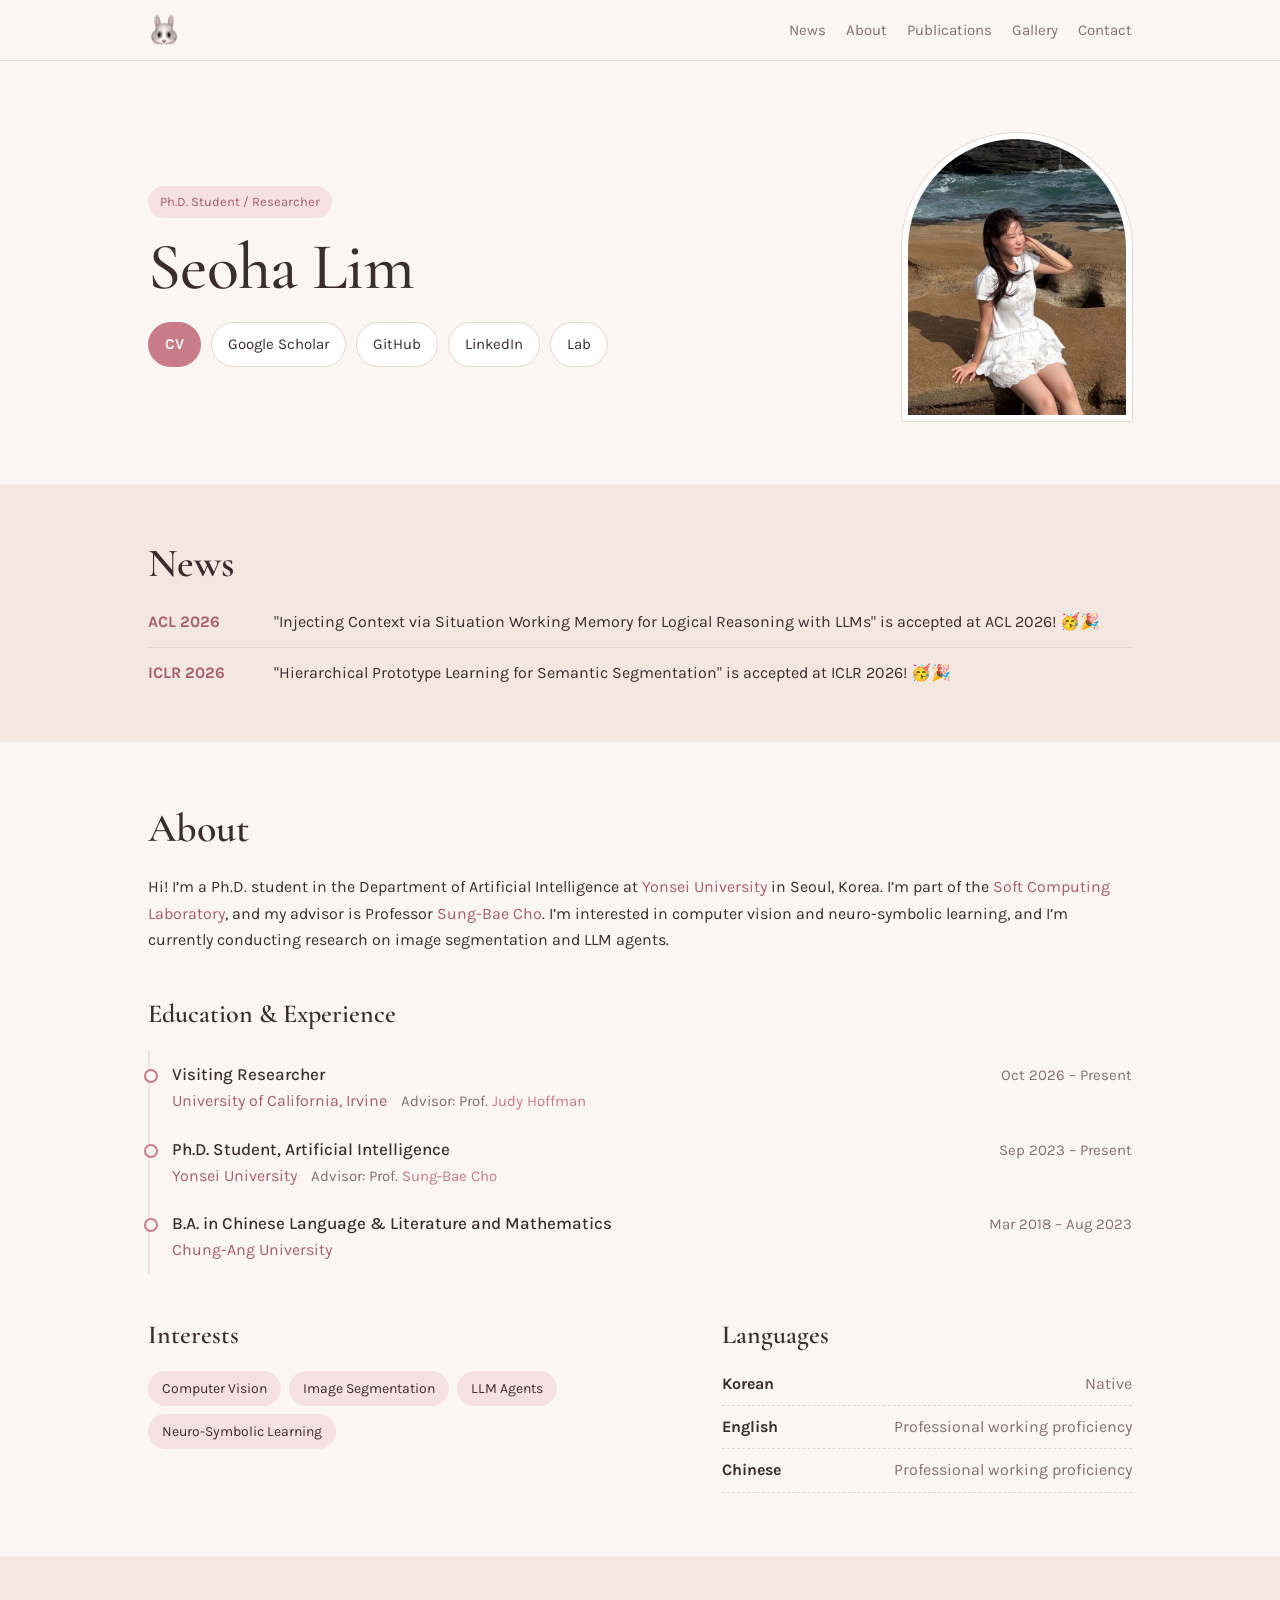
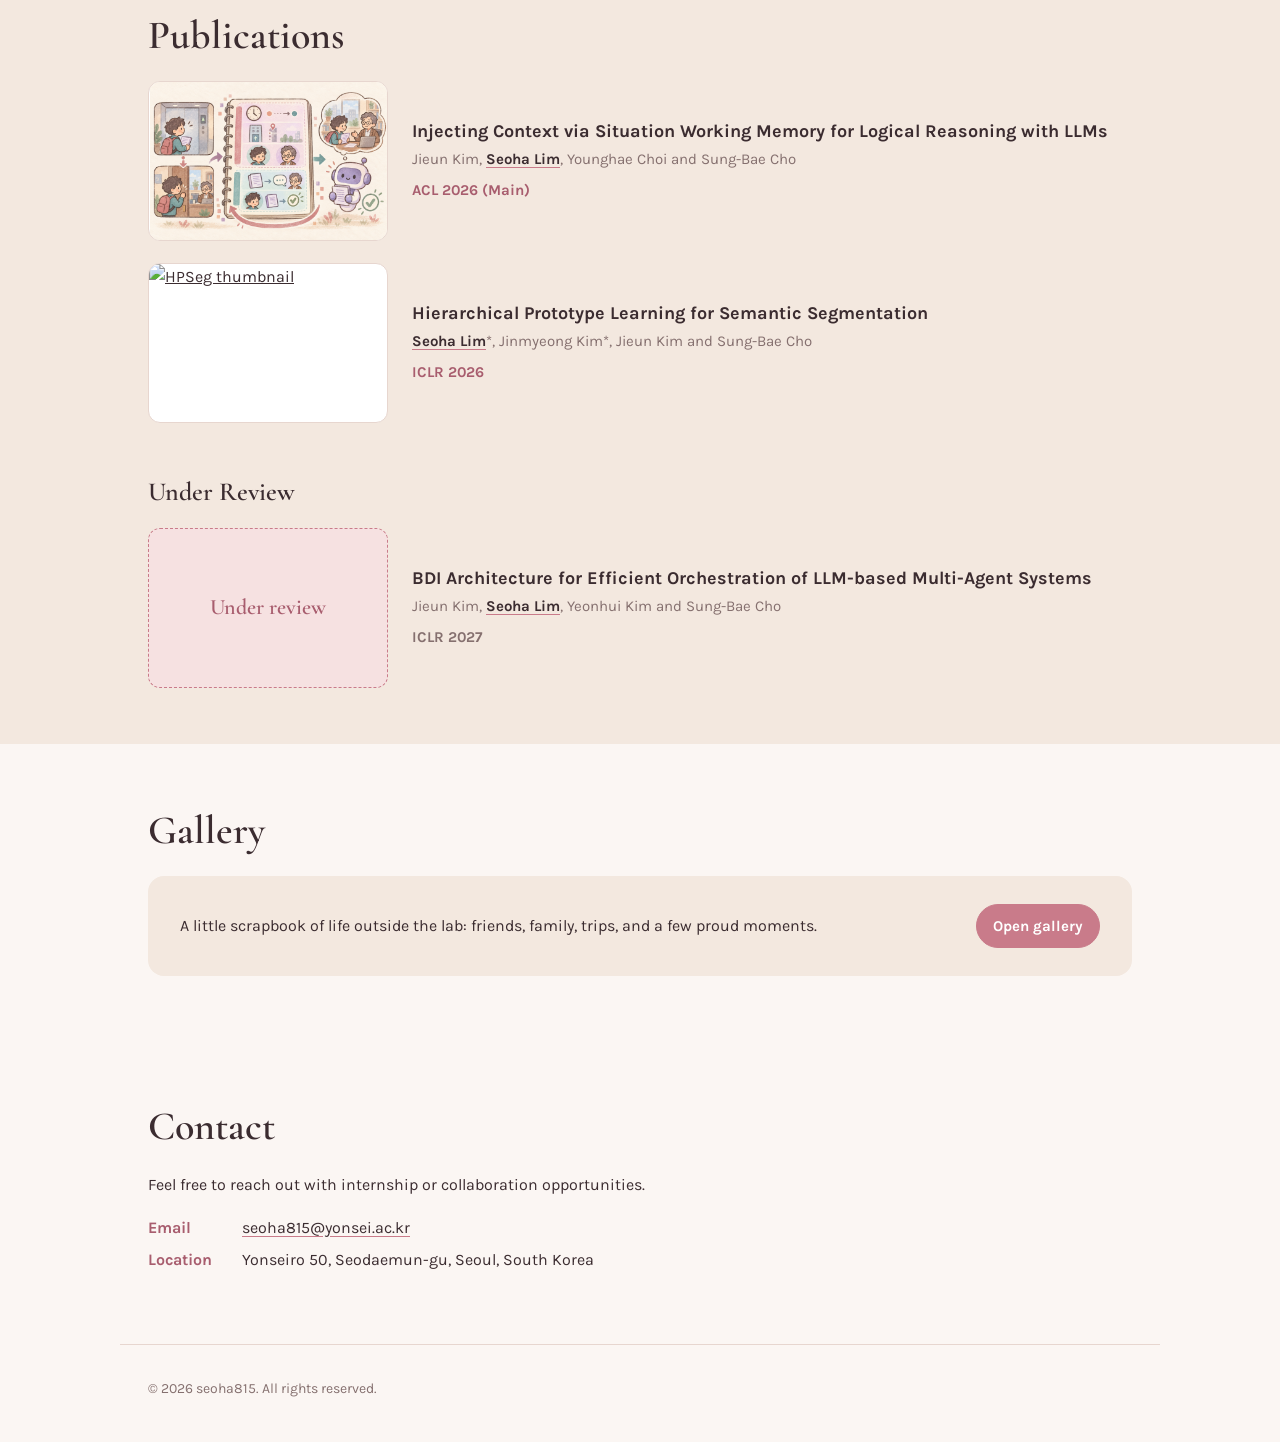
==== commit 6a768fad: "Update image sources for SituW and HPSeg thumbnails" ====
--- a/index.html
+++ b/index.html
@@ -132,7 +132,7 @@
         <div class="works">
           <div class="work-row">
             <a href="https://aclanthology.org/2026.acl-long.1499/" target="_blank" rel="noopener" class="work-link-thumb">
-              <img class="work-thumb" src="assets/situw_fig.jpg" alt="SituW thumbnail" />
+              <img class="work-thumb" src="assets/Situw_thumbnail.png" alt="SituW thumbnail" />
             </a>
             <div class="work-text">
               <a href="https://aclanthology.org/2026.acl-long.1499/" target="_blank" rel="noopener" class="paper-title-link">
@@ -145,7 +145,7 @@
 
           <div class="work-row">
             <a href="https://iclr.cc/virtual/2026/poster/10006745" target="_blank" rel="noopener" class="work-link-thumb">
-              <img class="work-thumb" src="assets/hiposeg_fig.jpg" alt="HPSeg thumbnail" />
+              <img class="work-thumb" src="assets/HiPoSeg_tumbnail.png" alt="HPSeg thumbnail" />
             </a>
             <div class="work-text">
               <a href="https://iclr.cc/virtual/2026/poster/10006745" target="_blank" rel="noopener" class="paper-title-link">
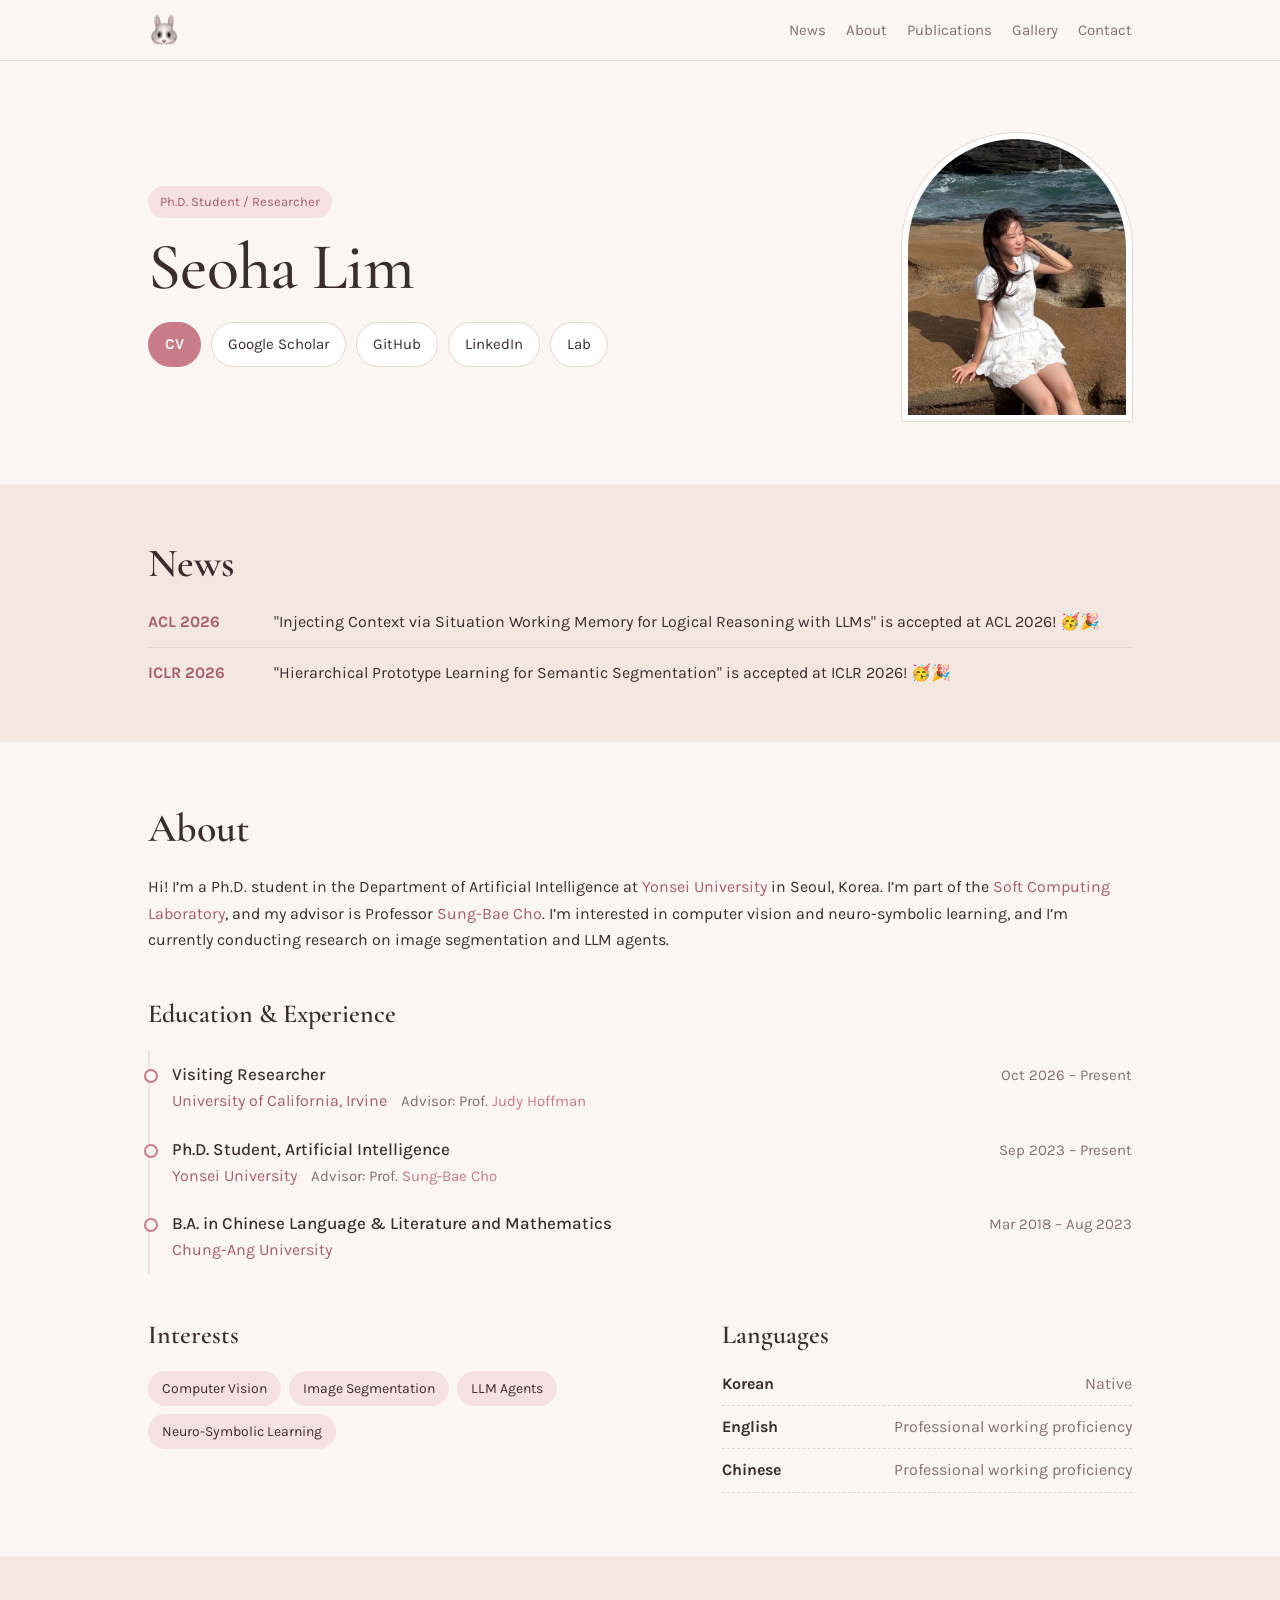
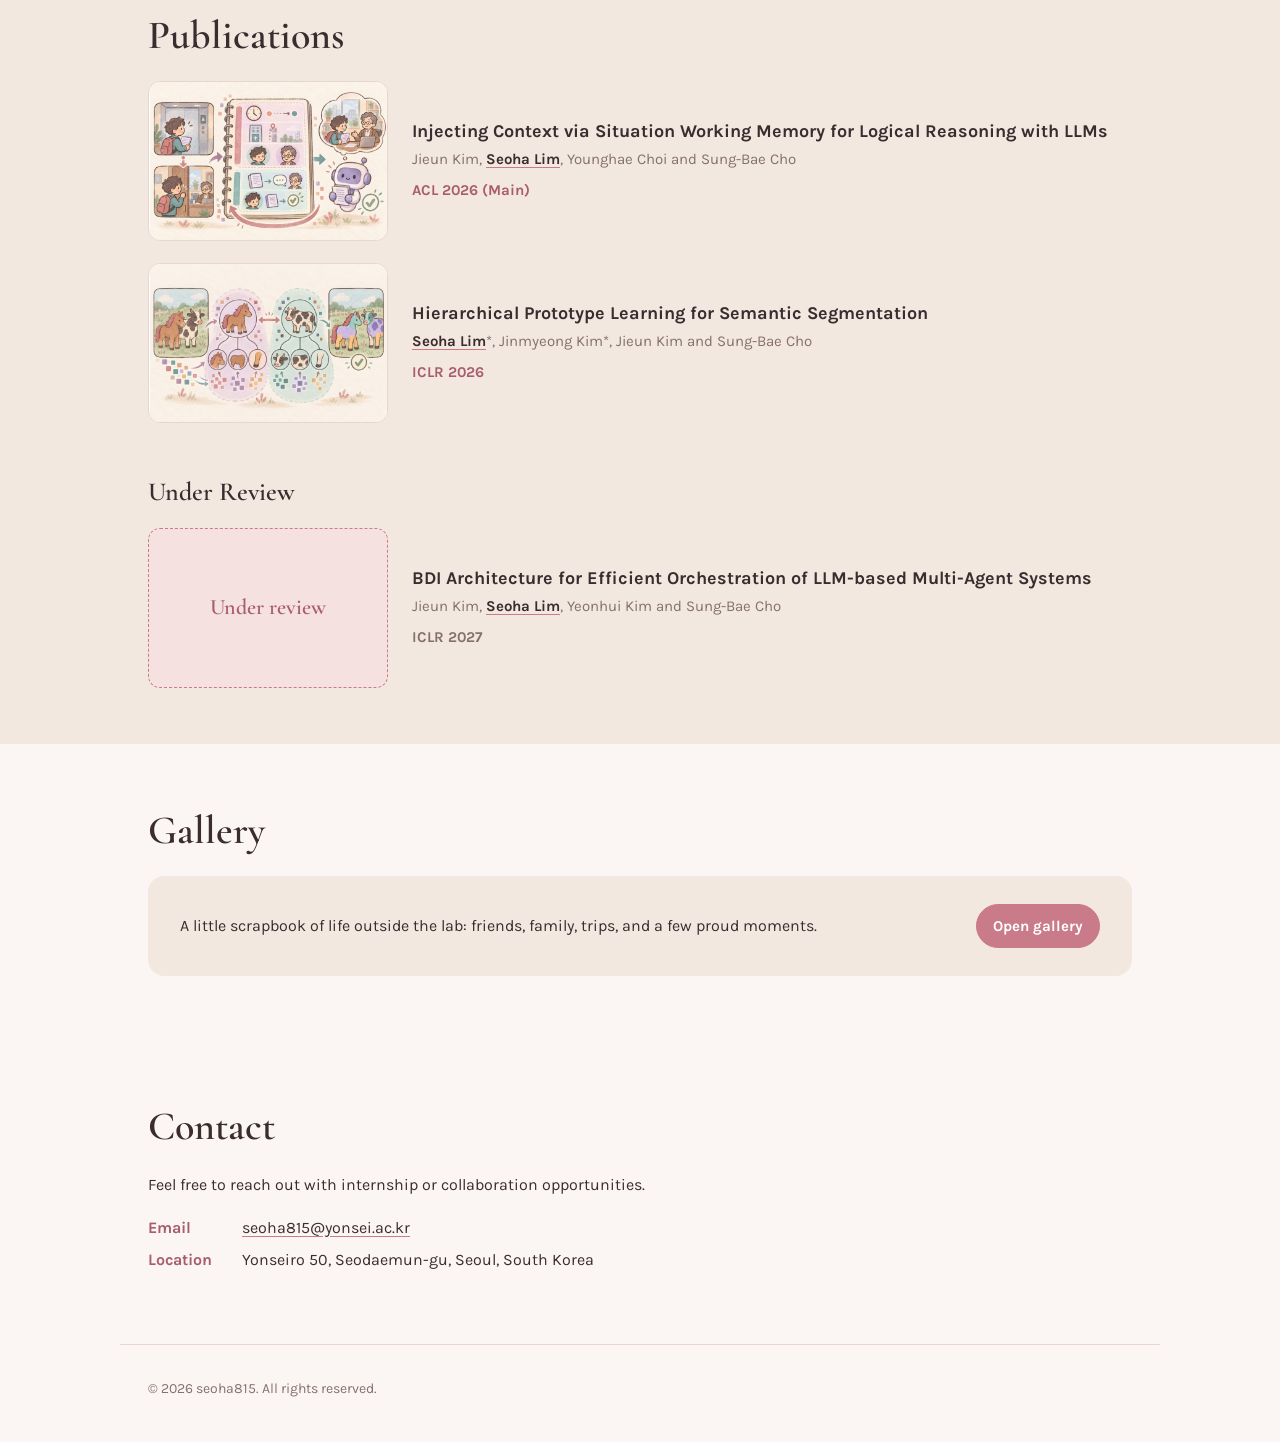
==== commit d6e3892b: "Fix thumbnail image filename in index.html" ====
--- a/index.html
+++ b/index.html
@@ -145,7 +145,7 @@
 
           <div class="work-row">
             <a href="https://iclr.cc/virtual/2026/poster/10006745" target="_blank" rel="noopener" class="work-link-thumb">
-              <img class="work-thumb" src="assets/HiPoSeg_tumbnail.png" alt="HPSeg thumbnail" />
+              <img class="work-thumb" src="assets/HiPoSeg_thumbnail.png" alt="HiPoSeg thumbnail" />
             </a>
             <div class="work-text">
               <a href="https://iclr.cc/virtual/2026/poster/10006745" target="_blank" rel="noopener" class="paper-title-link">
